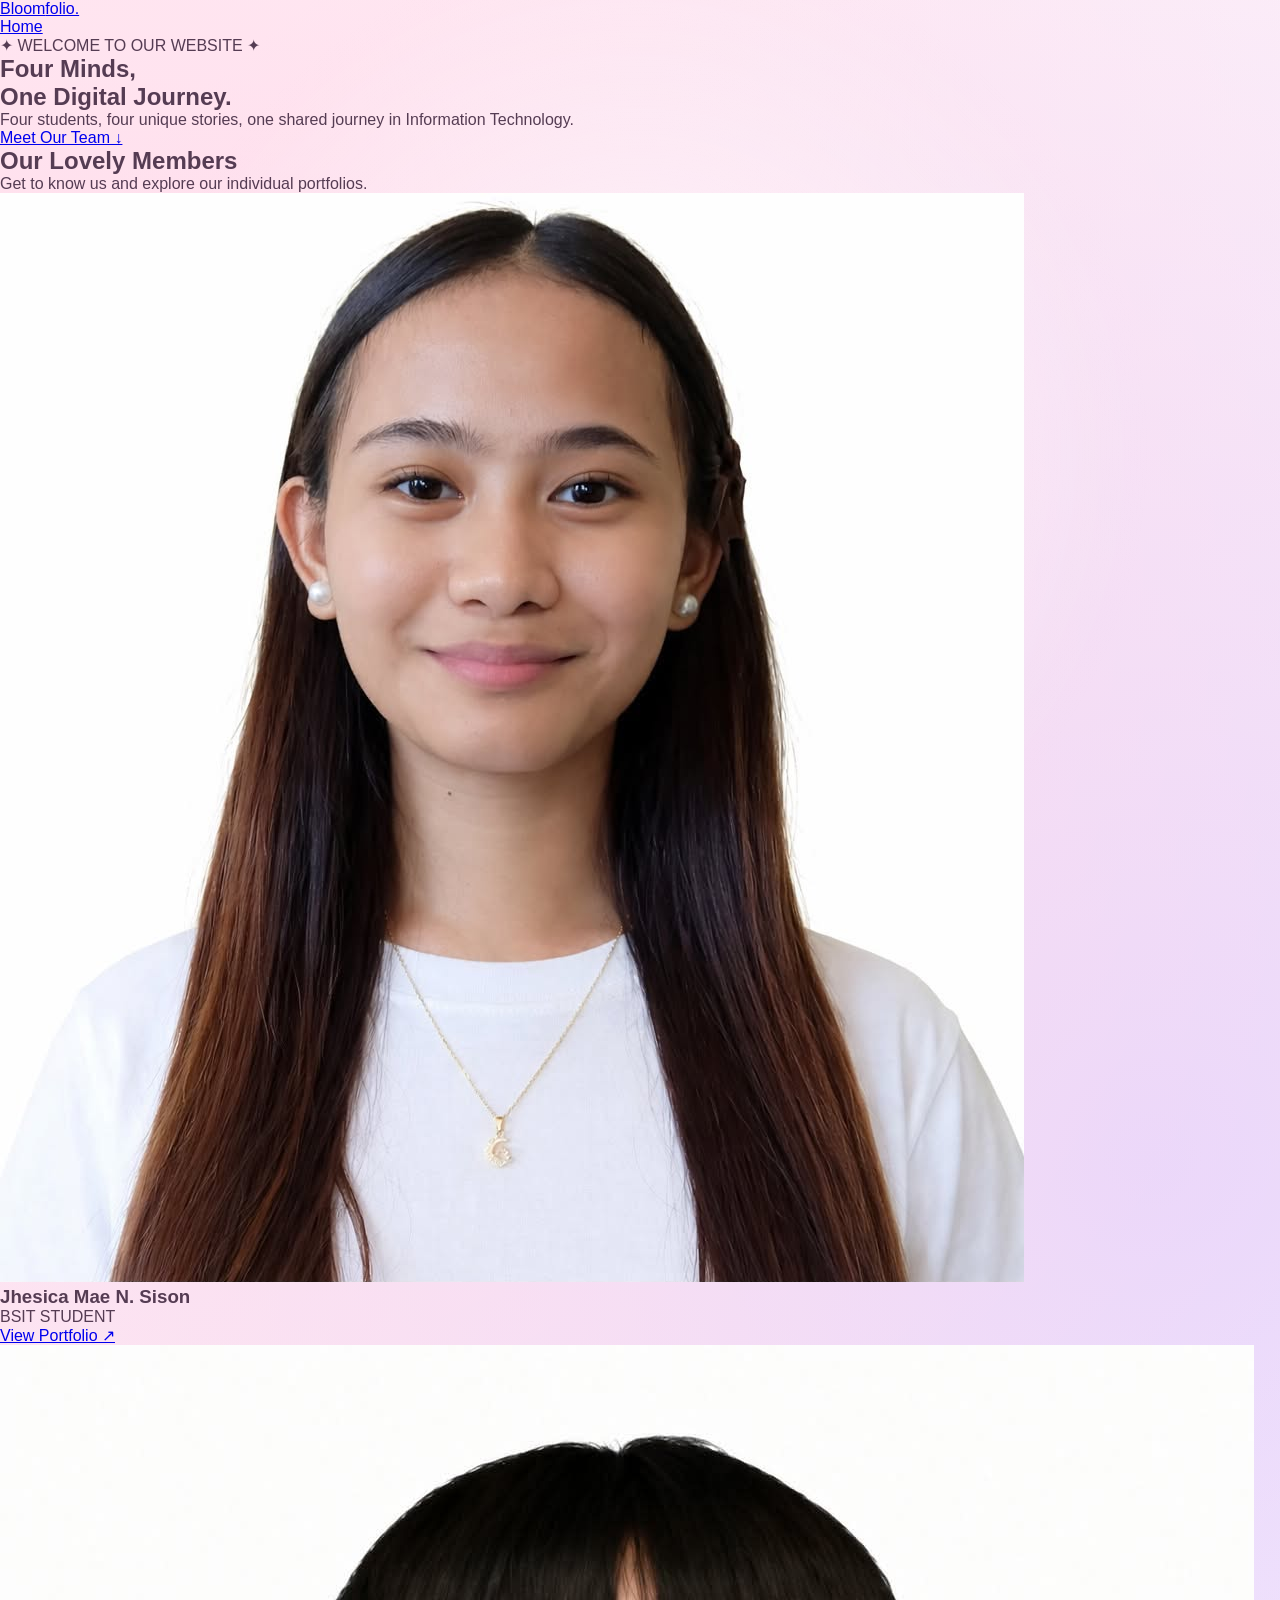
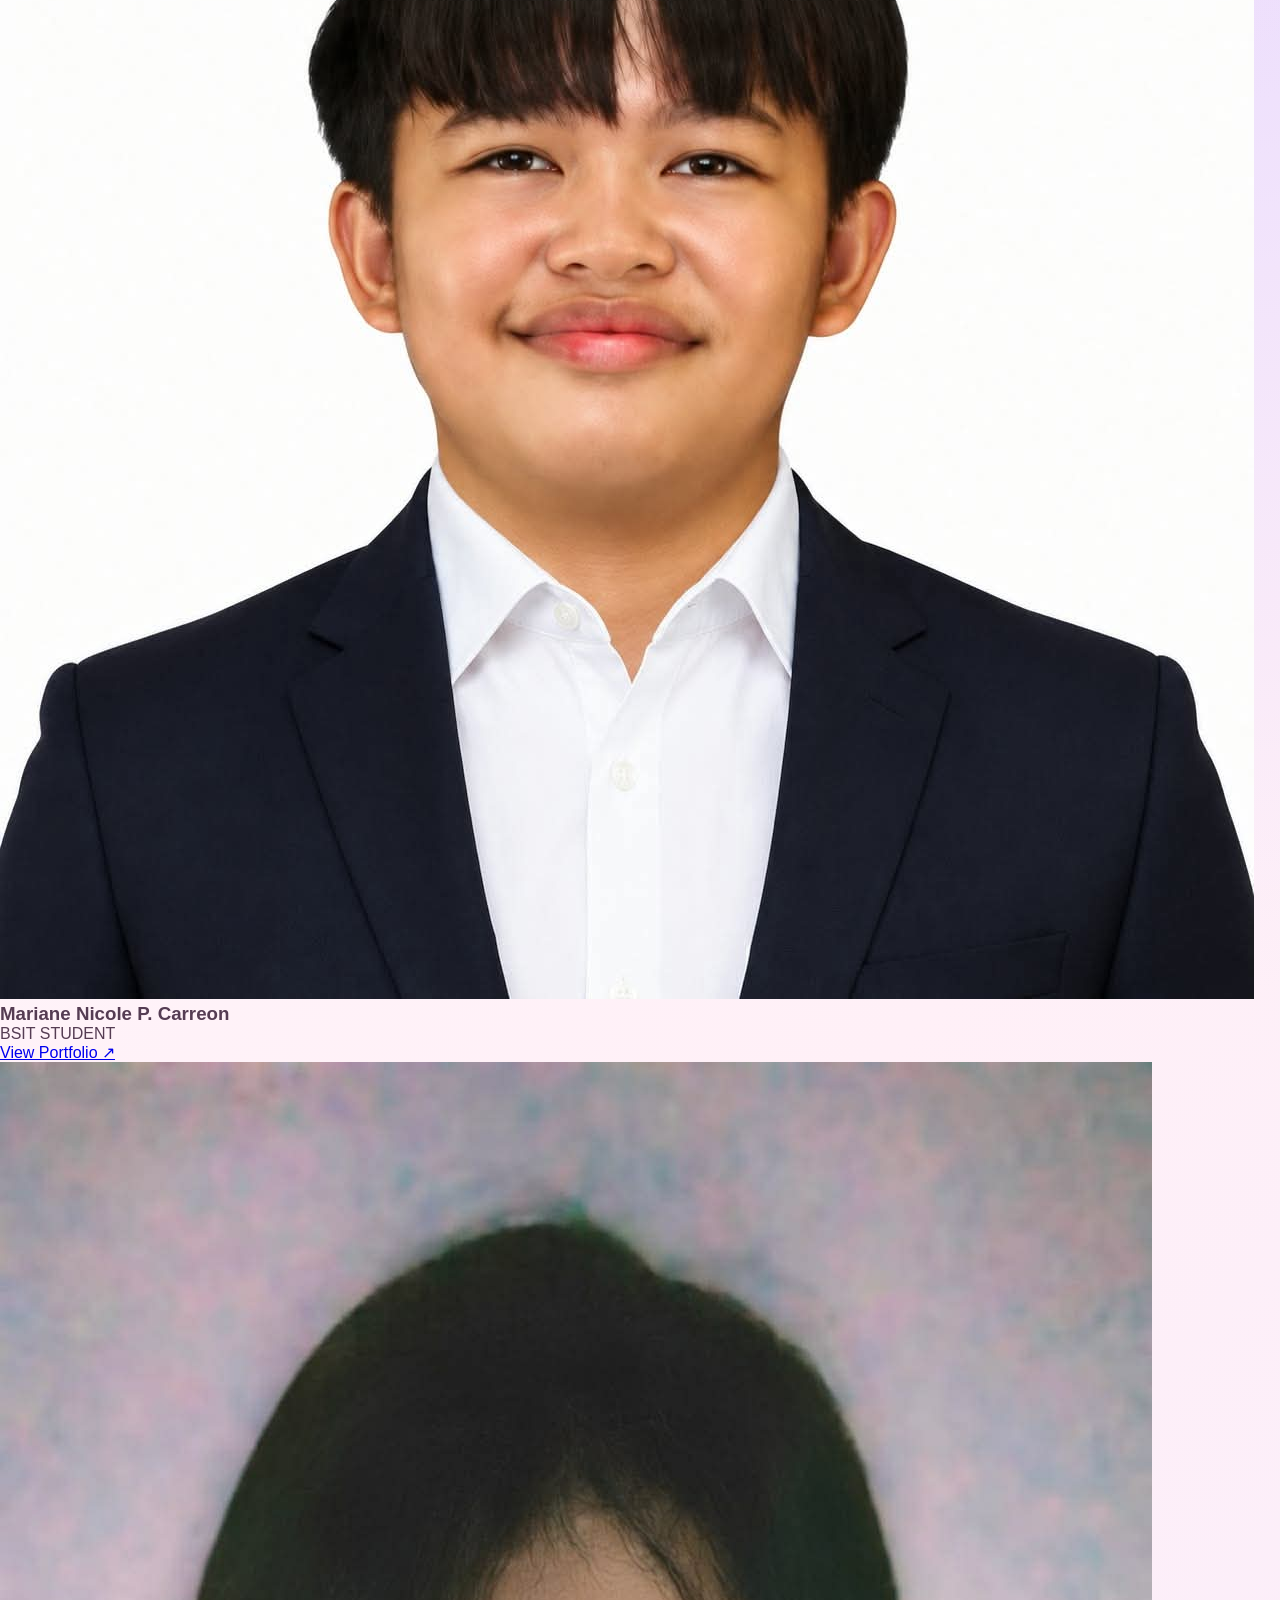
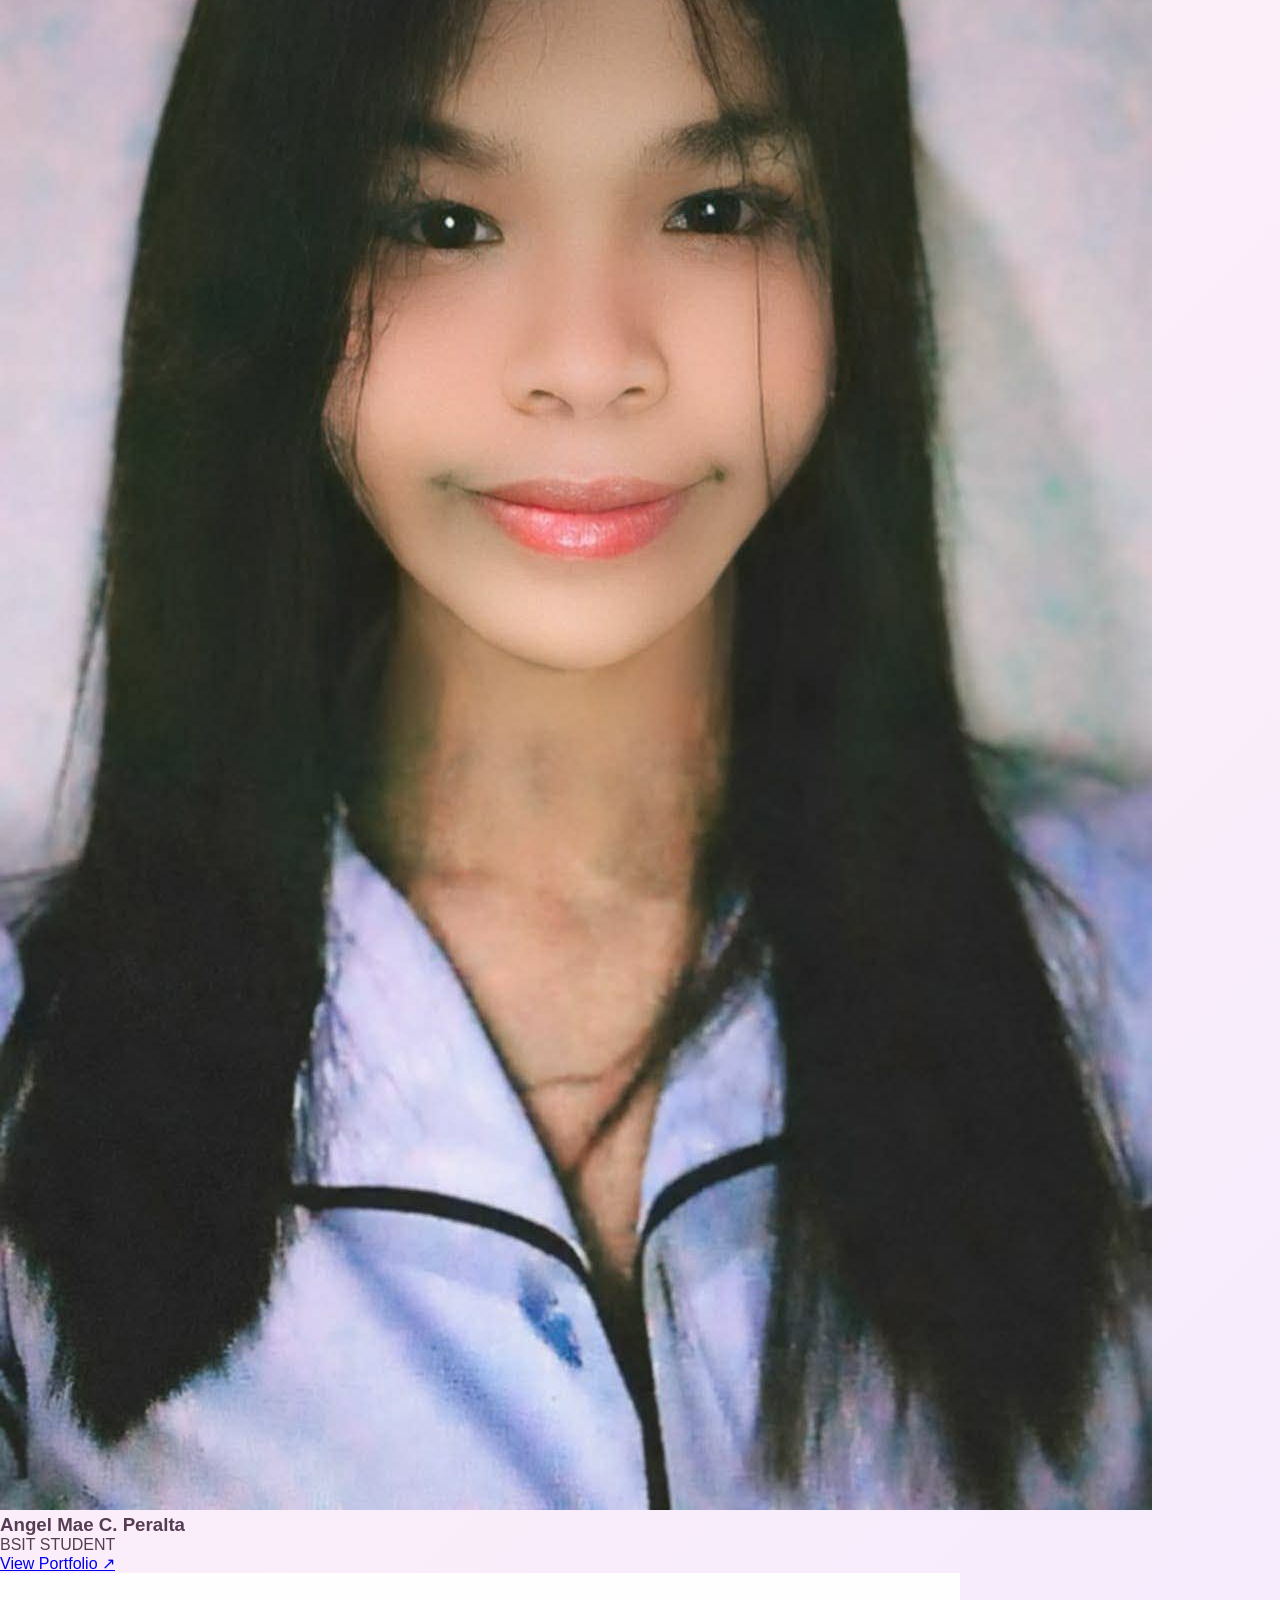
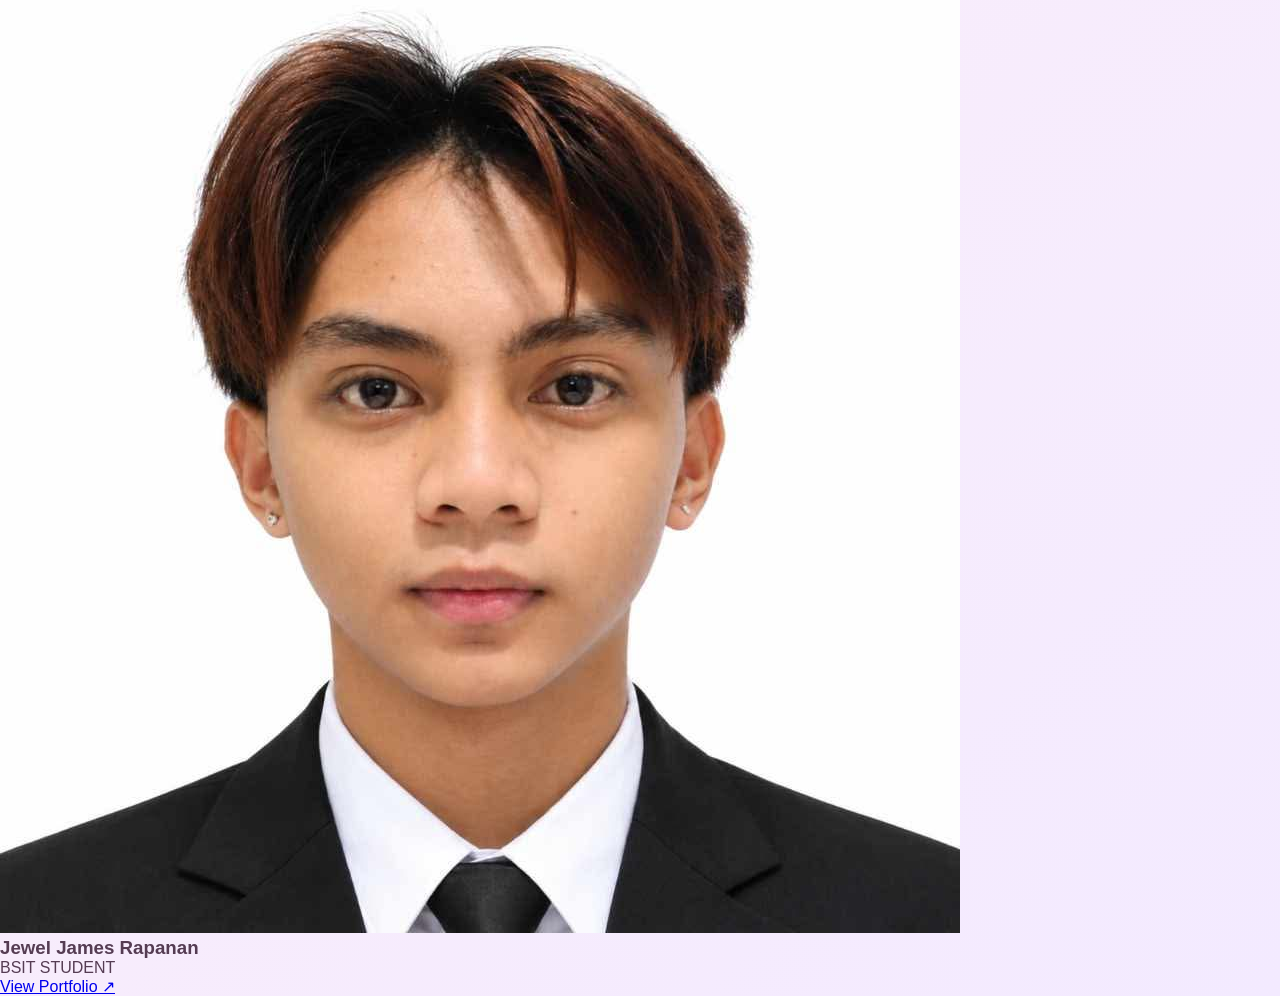
==== index.html @ 92482f09 "Update index.html" ====
<!DOCTYPE html>
<html lang="en">
<head>
    <meta charset="UTF-8">
    <meta name="viewport" content="width=device-width, initial-scale=1.0">
    <title>Bloomfolio | Group Portfolio</title>
    <link rel="stylesheet" href="style.css">
</head>
<body>

    <!-- ANIMATED BACKGROUND -->
<div class="animated-background">
    <span class="floating-shape heart">♡</span>
    <span class="floating-shape sparkle">✦</span>
    <span class="floating-shape heart">♥</span>
    <span class="floating-shape sparkle">✧</span>
    <span class="floating-shape bubble"></span>
    <span class="floating-shape heart">♡</span>
    <span class="floating-shape sparkle">✦</span>
    <span class="floating-shape bubble"></span>
    <span class="floating-shape heart">♥</span>
    <span class="floating-shape sparkle">✧</span>
    <span class="floating-shape bubble"></span>
    <span class="floating-shape heart">♡</span>
</div>

    <div class="background-glow"></div>

    <!-- HEADER -->
    <header>
        <a href="#home" class="logo">Bloom<span>folio.</span></a>

        <nav>
            <a href="#home">Home</a>
            
        </nav>
    </header>

    <!-- HERO -->
    <section class="hero" id="home">
        <p class="subtitle">✦ WELCOME TO OUR WEBSITE ✦</p>

        <h1>
            Four Minds,<br>
            <span>One Digital Journey.</span>
        </h1>

        <p class="description">
            Four students, four unique stories, one shared journey
            in Information Technology.
        </p>

        <a href="#members" class="main-btn">Meet Our Team ↓</a>
    </section>

    <!-- MEMBERS -->
    <section class="members-section" id="members">

        <div class="section-heading">
            <h2>Our <span>Lovely Members</span></h2>
            <p>Get to know us and explore our individual portfolios.</p>
        </div>

        <div class="members">

            <div class="member-card">

                <div class="avatar">
                    <img src="jhe.jfif" alt="Jhesica Mae N. Sison">
                </div>

                <h3>Jhesica Mae N. Sison</h3>
                <p class="role">BSIT STUDENT</p>

                <a href="jhesica.html" class="view-btn">
                    View Portfolio ↗
                </a>
            </div>

            <div class="member-card">
                

                <div class="avatar">
                    <img src="paul.jfif" alt="Mariane Nicole P. Carreon">
                </div>

                <h3>Mariane Nicole P. Carreon</h3>
                <p class="role">BSIT STUDENT</p>

                <a href="mariane.html" class="view-btn">
                    View Portfolio ↗
                </a>
            </div>

            <div class="member-card">
               

                <div class="avatar">
                    <img src="gel.jfif" alt="Angel Mae C. Peralta">
                </div>

                <h3>Angel Mae C. Peralta</h3>
                <p class="role">BSIT STUDENT</p>

                <a href="angel.html" class="view-btn">
                    View Portfolio ↗
                </a>
            </div>

            <div class="member-card">
                

                <div class="avatar">
                    <img src="wel.jfif" alt="Jewel James Rapanan">
                </div>

                <h3>Jewel James Rapanan</h3>
                <p class="role">BSIT STUDENT</p>

                <a href="jewel.html" class="view-btn">
                    View Portfolio ↗
                </a>
            </div>

        </div>
    </section>

  

</body>
</html>
---- style.css ----
/* =========================
   RESET AND GENERAL STYLE
========================= */

* {
    margin: 0;
    padding: 0;
    box-sizing: border-box;
}

html {
    scroll-behavior: smooth;
    scroll-padding-top: 90px;
}

body {
    font-family: "Trebuchet MS", Arial, sans-serif;
    color: #553c53;
    min-height: 100vh;
    overflow-x: hidden;
    position: relative;
    isolation: isolate;

    background:
        radial-gradient(
            circle at 10% 10%,
            #ffd9e9,
            transparent 30%
        ),
        radial-gradient(
            circle at 90% 20%,
            #e5d7ff,
            transparent 30%
        ),
        linear-gradient(
            135deg,
            #fffafd,
            #fff0f7,
            #f3eaff
        );
}

a {
    -webkit-tap-highlight-color: transparent;
}

/* =========================
   BACKGROUND GLOW
========================= */

.background-glow {
    position: fixed;
    inset: 0;
    z-index: -2;
    pointer-events: none;

    background:
        radial-gradient(
            circle at 50% 50%,
            rgba(255, 255, 255, 0.65),
            transparent 65%
        );

    animation: glowPulse 7s ease-in-out infinite alternate;
}

/* =========================
   ANIMATED BACKGROUND
========================= */

.animated-background {
    position: fixed;
    inset: 0;
    width: 100%;
    height: 100vh;
    overflow: hidden;
    pointer-events: none;
    z-index: -1;
}

.floating-shape {
    position: absolute;
    bottom: -80px;
    display: block;
    opacity: 0;

    animation: floatAround 14s linear infinite;
}

/* Floating hearts */

.heart {
    color: #d88cbd;
    font-size: 30px;
    text-shadow: 0 0 15px #edc5e6;
}

/* Floating sparkles */

.sparkle {
    color: #a68bd5;
    font-size: 27px;
    text-shadow: 0 0 15px #d9c5ff;

    animation-name: sparkleFloat;
}

/* Glowing bubbles */

.bubble {
    width: 35px;
    height: 35px;

    border: 2px solid rgba(205, 151, 209, 0.45);
    border-radius: 50%;

    background: rgba(255, 255, 255, 0.12);

    box-shadow:
        0 0 20px rgba(205, 151, 209, 0.2);
}

/* Floating object positions */

.floating-shape:nth-child(1) {
    left: 5%;
    animation-delay: 0s;
}

.floating-shape:nth-child(2) {
    left: 15%;
    animation-delay: 3s;
    animation-duration: 11s;
}

.floating-shape:nth-child(3) {
    left: 27%;
    animation-delay: 6s;
    animation-duration: 16s;
}

.floating-shape:nth-child(4) {
    left: 38%;
    animation-delay: 1s;
}

.floating-shape:nth-child(5) {
    left: 48%;
    animation-delay: 5s;
    animation-duration: 17s;
}

.floating-shape:nth-child(6) {
    left: 58%;
    animation-delay: 8s;
}

.floating-shape:nth-child(7) {
    left: 68%;
    animation-delay: 2s;
    animation-duration: 12s;
}

.floating-shape:nth-child(😎 {
    left: 76%;
    animation-delay: 7s;
}

.floating-shape:nth-child(9) {
    left: 85%;
    animation-delay: 4s;
    animation-duration: 15s;
}

.floating-shape:nth-child(10) {
    left: 93%;
    animation-delay: 9s;
}

.floating-shape:nth-child(11) {
    left: 43%;
    animation-delay: 10s;
}

.floating-shape:nth-child(12) {
    left: 62%;
    animation-delay: 12s;
}

/* =========================
   HEADER
========================= */

header {
    width: 100%;
    padding: 22px 8%;

    display: flex;
    align-items: center;
    justify-content: space-between;

    position: sticky;
    top: 0;
    z-index: 100;

    background: rgba(255, 250, 253, 0.85);
    backdrop-filter: blur(15px);
    -webkit-backdrop-filter: blur(15px);

    border-bottom: 1px solid rgba(198, 145, 190, 0.2);

    animation: slideDown 0.9s ease both;
}

.logo,
.footer-logo {
    font-size: 27px;
    font-weight: bold;
    text-decoration: none;
    color: #624361;

    transition: 0.3s;
}

.logo span,
.footer-logo span {
    color: #cb79ae;
}

.logo:hover,
.footer-logo:hover {
    text-shadow: 0 0 15px rgba(203, 121, 174, 0.35);
}

.header-label {
    color: #a67b9f;
    font-size: 10px;
    font-weight: bold;
    letter-spacing: 3px;

    animation: fadeIn 1.3s ease both;
}

/* =========================
   HERO SECTION
========================= */

.hero {
    min-height: 430px;
    padding: 80px 20px 50px;

    text-align: center;
    position: relative;
}

/* Subtitle animation */

.subtitle {
    color: #bd79a9;
    font-size: 11px;
    font-weight: bold;
    letter-spacing: 4px;
    margin-bottom: 22px;

    animation: fadeUp 0.9s ease 0.2s both;
}

/* Main heading animation */

.hero h1 {
    color: #4e374f;
    font-size: clamp(38px, 5vw, 62px);
    line-height: 1.2;
    margin-bottom: 20px;

    animation: fadeUp 1s ease 0.4s both;
}

/* Moving gradient text */

.hero h1 span {
    background: linear-gradient(
        90deg,
        #d88ab9,
        #a28ad2,
        #f1a9cf,
        #d88ab9
    );

    background-size: 300% 100%;

    -webkit-background-clip: text;
    background-clip: text;
    -webkit-text-fill-color: transparent;

    animation: shine 6s linear infinite;
}

/* Description */

.description {
    max-width: 550px;
    margin: 0 auto 28px;

    color: #7f6a7e;
    font-size: 15px;
    line-height: 1.8;

    animation: fadeUp 1s ease 0.6s both;
}

/* Main button */

.main-btn {
    display: inline-block;
    padding: 14px 27px;

    border: 1px solid rgba(255, 255, 255, 0.65);
    border-radius: 30px;

    text-decoration: none;
    font-size: 13px;
    font-weight: bold;
    letter-spacing: 0.5px;

    color: white;

    background: linear-gradient(
        135deg,
        #d68bb9,
        #a58ad1,
        #d68bb9
    );

    background-size: 200% 200%;

    box-shadow:
        0 8px 20px rgba(176, 123, 178, 0.25);

    transition:
        transform 0.35s ease,
        box-shadow 0.35s ease;

    animation:
        fadeUp 1s ease 0.8s both,
        buttonGradient 5s ease infinite;
}

.main-btn:hover {
    transform: translateY(-5px) scale(1.04);

    box-shadow:
        0 14px 30px rgba(176, 123, 178, 0.4);
}

.arrow {
    display: inline-block;
    margin-left: 5px;

    animation: arrowBounce 1.5s ease-in-out infinite;
}

/* Decorative symbols */

.hero-decoration {
    display: flex;
    justify-content: center;
    align-items: center;
    gap: 20px;

    margin-top: 32px;

    color: #c993c0;
    font-size: 18px;

    animation: fadeIn 1.5s ease 1s both;
}

.hero-decoration span:nth-child(1) {
    animation: twinkle 2s ease-in-out infinite;
}

.hero-decoration span:nth-child(2) {
    font-size: 25px;
    animation: heartBeat 2.2s ease-in-out infinite;
}

.hero-decoration span:nth-child(3) {
    animation: twinkle 2s ease-in-out 0.8s infinite;
}

/* =========================
   MEMBERS SECTION
========================= */

.members-section {
    padding: 55px 6% 75px;
}

.section-heading {
    text-align: center;
    margin-bottom: 38px;

    animation: fadeUp 0.9s ease both;
}

.eyebrow {
    color: #bd78a8;
    font-size: 10px;
    font-weight: bold;
    letter-spacing: 3px;
    margin-bottom: 14px;
}

.section-heading h2 {
    font-size: clamp(30px, 4vw, 40px);
    color: #503951;
    margin-bottom: 12px;
}

.section-heading h2 span {
    color: #bd78ad;
}

.section-heading > p:last-child {
    font-size: 14px;
    color: #826e83;
    line-height: 1.7;
}

/* =========================
   MEMBER CARD GRID
========================= */

.members {
    max-width: 1100px;
    margin: auto;

    display: grid;
    grid-template-columns: repeat(4, minmax(0, 1fr));
    gap: 18px;
}

/* Individual member card */

.member-card {
    position: relative;
    text-align: center;

    min-width: 0;
    padding: 30px 14px 27px;

    border: 1px solid #e2c7df;
    border-radius: 20px;

    background: rgba(255, 255, 255, 0.68);

    backdrop-filter: blur(10px);
    -webkit-backdrop-filter: blur(10px);

    box-shadow:
        0 8px 25px rgba(125, 78, 128, 0.07);

    overflow: hidden;

    opacity: 0;
    animation: cardAppear 0.8s ease forwards;

    transition:
        transform 0.4s ease,
        border-color 0.4s ease,
        box-shadow 0.4s ease;
}

/* Staggered entrance */

.member-card:nth-child(1) {
    animation-delay: 0.15s;
}

.member-card:nth-child(2) {
    animation-delay: 0.3s;
}

.member-card:nth-child(3) {
    animation-delay: 0.45s;
}

.member-card:nth-child(4) {
    animation-delay: 0.6s;
}

/* Soft light effect inside cards */

.member-card::before {
    content: "";
    position: absolute;

    top: -100%;
    left: -60%;

    width: 45%;
    height: 300%;

    background: rgba(255, 255, 255, 0.35);

    transform: rotate(25deg);
    transition: left 0.7s ease;

    pointer-events: none;
}

.member-card:hover::before {
    left: 130%;
}

.member-card:hover {
    transform: translateY(-10px);

    border-color: #c78fbd;

    box-shadow:
        0 18px 38px rgba(145, 91, 145, 0.18);
}

/* Member number */

.member-number {
    position: absolute;
    top: 14px;
    right: 16px;

    color: #b18bb2;
    font-size: 11px;
    font-weight: bold;

    opacity: 0.8;
}

/* =========================
   MEMBER AVATAR
========================= */

.avatar {
    width: 88px;
    height: 88px;

    padding: 3px;
    margin: 0 auto 18px;

    border-radius: 50%;

    background: linear-gradient(
        135deg,
        #e8b7d9,
        #bba4e8,
        #f5d4e9,
        #d88cbd
    );

    background-size: 250% 250%;

    box-shadow:
        0 0 18px rgba(188, 130, 184, 0.2);

    animation: avatarGlow 5s ease infinite;

    transition:
        transform 0.4s ease,
        box-shadow 0.4s ease;
}

.avatar img {
    width: 100%;
    height: 100%;

    display: block;
    object-fit: cover;

    border: 3px solid white;
    border-radius: 50%;

    transition: transform 0.5s ease;
}

.member-card:hover .avatar {
    transform: scale(1.1) rotate(3deg);

    box-shadow:
        0 0 25px rgba(188, 130, 184, 0.45);
}

.member-card:hover .avatar img {
    transform: scale(1.04);
}

/* Member name */

.member-card h3 {
    min-height: 43px;
    margin-bottom: 10px;

    color: #563f56;
    font-size: 14px;
    line-height: 1.5;

    overflow-wrap: anywhere;
}

/* Member role */

.role {
    min-height: 28px;
    margin-bottom: 15px;

    color: #b77eaa;
    font-size: 9px;
    font-weight: bold;
    letter-spacing: 1.5px;
    line-height: 1.6;
}

/* =========================
   VIEW PORTFOLIO BUTTON
========================= */

.view-btn {
    position: relative;
    z-index: 2;

    display: inline-block;
    padding: 11px 14px;

    border: 1px solid rgba(255, 255, 255, 0.4);
    border-radius: 10px;

    color: white;

    background: linear-gradient(
        135deg,
        #d58cba,
        #a48ad2
    );

    text-decoration: none;
    font-size: 11px;
    font-weight: bold;

    box-shadow:
        0 5px 14px rgba(170, 113, 172, 0.15);

    transition:
        transform 0.3s ease,
        box-shadow 0.3s ease,
        background 0.3s ease;
}

.view-btn span {
    display: inline-block;
    transition: transform 0.3s ease;
}

.view-btn:hover {
    transform: translateY(-4px);

    box-shadow:
        0 10px 20px rgba(170, 113, 172, 0.3);
}

.view-btn:hover span {
    transform: translate(3px, -3px);
}

/* Keyboard accessibility */

.view-btn:focus-visible,
.main-btn:focus-visible,
.logo:focus-visible {
    outline: 3px solid #a58ad1;
    outline-offset: 4px;
}

/* =========================
   TEAM MESSAGE
========================= */

.team-message {
    display: flex;
    justify-content: center;
    align-items: center;
    gap: 13px;

    margin: 48px auto 0;

    color: #896b89;
    font-size: 14px;
    font-style: italic;
    letter-spacing: 1px;

    animation: fadeIn 1.2s ease both;
}

.message-icon {
    color: #d88cbd;
    font-size: 23px;

    animation: heartBeat 2s ease-in-out infinite;
}

.message-line {
    width: 35px;
    height: 1px;

    background: linear-gradient(
        90deg,
        #d88cbd,
        transparent
    );
}

/* =========================
   FOOTER
========================= */

footer {
    padding: 32px 20px;
    text-align: center;

    background: rgba(255, 255, 255, 0.55);

    border-top: 1px solid #ead8e8;
}

.footer-logo {
    display: inline-block;
    font-size: 23px;
}

footer p {
    margin-top: 10px;

    color: #826e83;
    font-size: 13px;
    line-height: 1.7;
}

footer .copyright {
    margin-top: 18px;

    color: #a18ca1;
    font-size: 11px;
}

/* =========================
   ANIMATIONS
========================= */

/* Header enters from the top */

@keyframes slideDown {
    from {
        opacity: 0;
        transform: translateY(-25px);
    }

    to {
        opacity: 1;
        transform: translateY(0);
    }
}

/* Text fades in and moves upward */

@keyframes fadeUp {
    from {
        opacity: 0;
        transform: translateY(25px);
    }

    to {
        opacity: 1;
        transform: translateY(0);
    }
}

/* Basic fade-in */

@keyframes fadeIn {
    from {
        opacity: 0;
    }

    to {
        opacity: 1;
    }
}

/* Member cards appear */

@keyframes cardAppear {
    from {
        opacity: 0;
        transform: translateY(35px) scale(0.97);
    }

    to {
        opacity: 1;
        transform: translateY(0) scale(1);
    }
}

/* Moving title gradient */

@keyframes shine {
    from {
        background-position: 0% 50%;
    }

    to {
        background-position: 300% 50%;
    }
}

/* Moving button gradient */

@keyframes buttonGradient {
    0%, 100% {
        background-position: 0% 50%;
    }

    50% {
        background-position: 100% 50%;
    }
}

/* Gentle glow */

@keyframes glowPulse {
    from {
        opacity: 0.45;
        transform: scale(1);
    }

    to {
        opacity: 1;
        transform: scale(1.08);
    }
}

/* Avatar gradient movement */

@keyframes avatarGlow {
    0%, 100% {
        background-position: 0% 50%;
    }

    50% {
        background-position: 100% 50%;
    }
}

/* Floating hearts and bubbles */

@keyframes floatAround {
    0% {
        transform: translateY(0) translateX(0) rotate(0deg);
        opacity: 0;
    }

    10% {
        opacity: 0.65;
    }

    50% {
        transform: translateY(-50vh) translateX(35px) rotate(180deg);
        opacity: 0.8;
    }

    90% {
        opacity: 0.5;
    }

    100% {
        transform: translateY(-115vh) translateX(-25px) rotate(360deg);
        opacity: 0;
    }
}

/* Sparkles float and glow */

@keyframes sparkleFloat {
    0% {
        transform: translateY(0) rotate(0deg) scale(0.7);
        opacity: 0;
    }

    25% {
        opacity: 0.8;
    }

    50% {
        transform: translateY(-50vh) rotate(180deg) scale(1.3);
        opacity: 1;
    }

    100% {
        transform: translateY(-115vh) rotate(360deg) scale(0.6);
        opacity: 0;
    }
}

/* Bouncing arrow */

@keyframes arrowBounce {
    0%, 100% {
        transform: translateY(0);
    }

    50% {
        transform: translateY(4px);
    }
}

/* Twinkling stars */

@keyframes twinkle {
    0%, 100% {
        opacity: 0.5;
        transform: scale(0.8);
    }

    50% {
        opacity: 1;
        transform: scale(1.25);
    }
}

/* Heartbeat effect */

@keyframes heartBeat {
    0%, 100% {
        transform: scale(1);
    }

    15% {
        transform: scale(1.2);
    }

    30% {
        transform: scale(1);
    }

    45% {
        transform: scale(1.15);
    }
}

/* =========================
   TABLET RESPONSIVE
========================= */

@media (max-width: 950px) {
    header {
        padding: 20px 6%;
    }

    .members-section {
        padding-right: 5%;
        padding-left: 5%;
    }

    .members {
        grid-template-columns: repeat(2, minmax(0, 1fr));
        max-width: 650px;
        gap: 22px;
    }

    .member-card {
        padding: 30px 20px;
    }

    .member-card h3 {
        font-size: 15px;
    }

    .role {
        font-size: 10px;
    }
}

/* =========================
   MOBILE RESPONSIVE
========================= */

@media (max-width: 550px) {
    header {
        padding: 18px 5%;
        flex-direction: column;
        gap: 8px;
    }

    .logo {
        font-size: 25px;
    }

    .header-label {
        font-size: 9px;
        letter-spacing: 2px;
    }

    .hero {
        min-height: auto;
        padding: 65px 20px 45px;
    }

    .subtitle {
        font-size: 9px;
        letter-spacing: 2.5px;
        line-height: 1.8;
    }

    .hero h1 {
        font-size: clamp(32px, 8vw, 42px);
    }

    .description {
        font-size: 14px;
        max-width: 360px;
    }

    .main-btn {
        padding: 13px 23px;
    }

    .members-section {
        padding: 45px 5% 60px;
    }

    .section-heading {
        margin-bottom: 30px;
    }

    .eyebrow {
        font-size: 9px;
        letter-spacing: 2px;
        line-height: 1.8;
    }

    .section-heading h2 {
        font-size: 31px;
    }

    .section-heading > p:last-child {
        font-size: 13px;
    }

    .members {
        grid-template-columns: 1fr;
        max-width: 340px;
        gap: 20px;
    }

    .member-card {
        padding: 30px 22px;
    }

    .avatar {
        width: 95px;
        height: 95px;
    }

    .member-card h3 {
        min-height: auto;
        font-size: 16px;
    }

    .role {
        min-height: auto;
        font-size: 10px;
    }

    .view-btn {
        padding: 12px 17px;
        font-size: 12px;
    }

    .team-message {
        gap: 8px;
        font-size: 12px;
        text-align: center;
    }

    .message-line {
        width: 20px;
    }

    footer {
        padding: 28px 18px;
    }

    footer p {
        font-size: 12px;
    }
}

/* =========================
   SMALL MOBILE
========================= */

@media (max-width: 350px) {
    .hero h1 {
        font-size: 30px;
    }

    .main-btn {
        font-size: 12px;
        padding: 12px 18px;
    }

    .member-card {
        padding: 27px 15px;
    }

    .team-message {
        font-size: 11px;
    }
}

/* =========================
   REDUCED MOTION ACCESSIBILITY
========================= */

@media (prefers-reduced-motion: reduce) {
    html {
        scroll-behavior: auto;
    }

    *,
    *::before,
    *::after {
        animation-duration: 0.01ms !important;
        animation-iteration-count: 1 !important;
        transition-duration: 0.01ms !important;
    }

    .floating-shape {
        display: none;
    }
}
/* =========================
   RESET
========================= */

* {
    margin: 0;
    padding: 0;
    box-sizing: border-box;
}

html {
    scroll-behavior: smooth;
    scroll-padding-top: 90px;
}

body {
    font-family: "Trebuchet MS", Arial, sans-serif;
    color: #553c53;
    min-height: 100vh;
    overflow-x: hidden;

    background:
        radial-gradient(
            circle at 10% 10%,
            #ffd9e9,
            transparent 30%
        ),
        radial-gradient(
            circle at 90% 20%,
            #e5d7ff,
            transparent 30%
        ),
        linear-gradient(
            135deg,
            #fffafd,
            #fff0f7,
            #f3eaff
        );
}

/* =========================
   BACKGROUND GLOW
========================= */

.background-glow {
    position: fixed;
    inset: 0;
    z-index: -1;
    pointer-events: none;

    background:
        radial-gradient(
            circle at 50% 50%,
            rgba(255, 255, 255, 0.7),
            transparent 65%
        );
}

/* =========================
   HEADER
========================= */

header {
    width: 100%;
    padding: 22px 8%;

    display: flex;
    align-items: center;
    justify-content: space-between;

    position: sticky;
    top: 0;
    z-index: 100;

    background: rgba(255, 250, 253, 0.85);
    backdrop-filter: blur(15px);

    border-bottom: 1px solid rgba(198, 145, 190, 0.2);
}

.logo {
    font-size: 27px;
    font-weight: bold;
    text-decoration: none;
    color: #624361;
}

.logo span,
footer h3 span {
    color: #cb79ae;
}

nav {
    display: flex;
    gap: 28px;
}

nav a {
    text-decoration: none;
    color: #694f68;
    font-size: 14px;
    font-weight: bold;
    transition: 0.3s;
}

nav a:hover {
    color: #c16eaa;
}

/* =========================
   HERO
========================= */

.hero {
    min-height: 390px;
    padding: 75px 20px 55px;

    text-align: center;
}

.subtitle {
    color: #bd79a9;
    font-size: 11px;
    font-weight: bold;
    letter-spacing: 4px;
    margin-bottom: 22px;
}

.hero h1 {
    color: #4e374f;
    font-size: clamp(38px, 5vw, 62px);
    line-height: 1.2;
    margin-bottom: 20px;
}

.hero h1 span {
    background: linear-gradient(
        90deg,
        #d88ab9,
        #a28ad2,
        #d88ab9
    );

    background-size: 200%;
    -webkit-background-clip: text;
    -webkit-text-fill-color: transparent;

    animation: shine 5s linear infinite;
}

.description {
    max-width: 550px;
    margin: 0 auto 25px;

    color: #7f6a7e;
    font-size: 15px;
    line-height: 1.8;
}

.main-btn {
    display: inline-block;
    padding: 13px 25px;

    border-radius: 30px;
    text-decoration: none;
    font-size: 13px;
    font-weight: bold;

    color: white;
    background: linear-gradient(
        135deg,
        #d68bb9,
        #a58ad1
    );

    box-shadow: 0 8px 20px rgba(176, 123, 178, 0.25);
    transition: 0.3s;
}

.main-btn:hover {
    transform: translateY(-4px);
    box-shadow: 0 12px 28px rgba(176, 123, 178, 0.35);
}

/* =========================
   MEMBERS SECTION
========================= */

.members-section {
    padding: 55px 6% 100px;
}

.section-heading {
    text-align: center;
    margin-bottom: 35px;
}

.eyebrow {
    color: #bd78a8;
    font-size: 11px;
    font-weight: bold;
    letter-spacing: 4px;
    margin-bottom: 12px;
}

.section-heading h2,
.about-section h2 {
    font-size: clamp(30px, 4vw, 40px);
    color: #503951;
    margin-bottom: 12px;
}

.section-heading h2 span,
.about-section h2 span {
    color: #bd78ad;
}

.section-heading > p:last-child {
    font-size: 14px;
    color: #826e83;
    line-height: 1.7;
}

/* =========================
   FOUR MEMBER CARDS
========================= */

.members {
    max-width: 1100px;
    margin: auto;

    display: grid;
    grid-template-columns: repeat(4, minmax(0, 1fr));
    gap: 16px;
}

.member-card {
    position: relative;
    text-align: center;

    padding: 28px 14px 25px;
    min-width: 0;

    border: 1px solid #e2c7df;
    border-radius: 17px;

    background: rgba(255, 255, 255, 0.65);
    backdrop-filter: blur(10px);

    box-shadow: 0 8px 25px rgba(125, 78, 128, 0.07);

    transition: 0.35s ease;
}

.member-card:hover {
    transform: translateY(-8px);

    border-color: #c78fbd;

    box-shadow: 0 16px 35px rgba(145, 91, 145, 0.16);
}

.number {
    position: absolute;
    top: 13px;
    right: 14px;

    color: #b18bb2;
    font-size: 11px;
    font-weight: bold;
}

.avatar {
    width: 78px;
    height: 78px;

    padding: 3px;
    margin: 0 auto 17px;

    border-radius: 50%;

    background: linear-gradient(
        135deg,
        #e8b7d9,
        #bba4e8,
        #f5d4e9
    );

    box-shadow: 0 0 18px rgba(188, 130, 184, 0.2);

    transition: 0.35s;
}

.member-card:hover .avatar {
    transform: scale(1.08);
}

.avatar img {
    width: 100%;
    height: 100%;

    display: block;
    object-fit: cover;

    border: 3px solid white;
    border-radius: 50%;
}

.member-card h3 {
    min-height: 43px;
    margin-bottom: 8px;

    color: #563f56;
    font-size: 14px;
    line-height: 1.5;

    overflow-wrap: anywhere;
}

.role {
    margin-bottom: 18px;

    color: #b77eaa;
    font-size: 9px;
    font-weight: bold;
    letter-spacing: 2px;
}

.view-btn {
    display: inline-block;
    padding: 11px 14px;

    border-radius: 8px;

    color: white;
    background: linear-gradient(
        135deg,
        #d58cba,
        #a48ad2
    );

    text-decoration: none;
    font-size: 11px;
    font-weight: bold;

    transition: 0.3s;
}

.view-btn:hover {
    transform: translateY(-3px);
    box-shadow: 0 8px 18px rgba(170, 113, 172, 0.3);
}

/* ABOUT SECTION */
.about-content {
    display: flex;
    flex-direction: column;
    gap: 35px;
    width: 100%;
}

/* INTRODUCTION ON TOP */
.about-text {
    width: 100%;
    padding: 30px;
    background: rgba(255, 255, 255, 0.75);
    border: 1px solid rgba(214, 51, 132, 0.15);
    border-radius: 22px;
    box-shadow: 0 10px 30px rgba(90, 22, 64, 0.07);
}

.about-text h2 {
    color: #d63384;
    font-size: 28px;
    margin-bottom: 20px;
}

.about-text p {
    color: #755267;
    line-height: 1.9;
    font-size: 15px;
    margin-bottom: 15px;
}

.about-text strong {
    color: #a82d79;
}

/* PERSONAL INFORMATION BELOW */
.personal-information {
    width: 100%;
}

.personal-title {
    color: #d63384;
    font-size: 25px;
    margin-bottom: 22px;
}

/* TWO EQUAL COLUMNS */
.personal-grid {
    display: grid;
    grid-template-columns: repeat(2, minmax(0, 1fr));
    gap: 18px;
    align-items: stretch;
}

.personal-grid .info-box {
    display: flex;
    align-items: center;
    gap: 15px;
    padding: 20px;
    min-width: 0;
    min-height: 105px;
    height: 100%;
    background: rgba(255, 255, 255, 0.82);
    border: 1px solid rgba(214, 51, 132, 0.15);
    border-radius: 18px;
    box-shadow: 0 8px 25px rgba(90, 22, 64, 0.06);
    transition: transform 0.3s, box-shadow 0.3s;
}

.personal-grid .info-box:hover {
    transform: translateY(-5px);
    box-shadow: 0 12px 28px rgba(214, 51, 132, 0.15);
}

.info-icon {
    flex-shrink: 0;
    width: 48px;
    height: 48px;
    display: flex;
    align-items: center;
    justify-content: center;
    background: linear-gradient(135deg, #ffe0ef, #f2ddff);
    border-radius: 14px;
    font-size: 23px;
}

.info-box h3 {
    color: #5a1640;
    font-size: 15px;
    margin-bottom: 5px;
}

.info-box p {
    color: #86647b;
    font-size: 14px;
    overflow-wrap: anywhere;
}

/* MOBILE RESPONSIVE */
@media (max-width: 500px) {
    .about-text {
        padding: 22px;
    }

    .about-text h2 {
        font-size: 23px;
    }

    .personal-grid {
        grid-template-columns: repeat(2, minmax(0, 1fr));
        gap: 10px;
    }

    .personal-grid .info-box {
        padding: 12px;
        gap: 9px;
        min-height: 90px;
    }

    .info-icon {
        width: 35px;
        height: 35px;
        font-size: 18px;
    }

    .info-box h3 {
        font-size: 13px;
    }

    .info-box p {
        font-size: 12px;
    }
}

@media (max-width: 350px) {
    .personal-grid {
        grid-template-columns: 1fr;
    }
}



/* =========================
   FOOTER
========================= */

footer {
    padding: 30px 20px;
    text-align: center;

    background: rgba(255, 255, 255, 0.55);
    border-top: 1px solid #ead8e8;
}

footer h3 {
    color: #674967;
    font-size: 23px;
}

footer p {
    margin-top: 10px;
    color: #826e83;
    font-size: 13px;
}

footer .copyright {
    margin-top: 18px;
    color: #a18ca1;
    font-size: 11px;
}

/* =========================
   ANIMATIONS
========================= */

@keyframes shine {
    from {
        background-position: 0%;
    }

    to {
        background-position: 200%;
    }
}



/* =========================
   RESPONSIVE
========================= */

@media (max-width: 850px) {
    .members {
        grid-template-columns: repeat(2, minmax(0, 1fr));
        max-width: 600px;
        gap: 20px;
    }

    .member-card {
        padding: 30px 20px;
    }

    .member-card h3 {
        font-size: 15px;
    }
}

@media (max-width: 550px) {
    header {
        padding: 18px 5%;
        flex-direction: column;
        gap: 16px;
    }

    nav {
        gap: 20px;
    }

    nav a {
        font-size: 12px;
    }

    .hero {
        padding-top: 60px;
    }

    .hero h1 {
        font-size: 36px;
    }

    .members-section {
        padding: 45px 5% 70px;
    }

    .members {
        grid-template-columns: 1fr;
        max-width: 330px;
    }

    .member-card {
        padding: 30px 22px;
    }

    .avatar {
        width: 90px;
        height: 90px;
    }

    .member-card h3 {
        font-size: 16px;
        min-height: auto;
    }

    .about-section {
        padding: 35px 22px;
    }
}

/* ==============================
   MOVING BACKGROUND EFFECTS
============================== */

body {
    position: relative;
    isolation: isolate;
}

.animated-background {
    position: fixed;
    inset: 0;
    width: 100%;
    height: 100vh;
    overflow: hidden;
    pointer-events: none;
    z-index: -1;
}

/* Floating hearts and sparkles */

.floating-shape {
    position: absolute;
    bottom: -80px;
    display: block;
    opacity: 0;
    animation: floatAround 14s linear infinite;
}

/* Hearts */

.heart {
    color: #d88cbd;
    font-size: 30px;
    text-shadow: 0 0 15px #edc5e6;
}

/* Sparkles */

.sparkle {
    color: #a68bd5;
    font-size: 27px;
    text-shadow: 0 0 15px #d9c5ff;
    animation-name: sparkleFloat;
}

/* Glowing bubbles */

.bubble {
    width: 35px;
    height: 35px;
    border: 2px solid rgba(205, 151, 209, 0.45);
    border-radius: 50%;
    background: rgba(255, 255, 255, 0.12);
    box-shadow: 0 0 20px rgba(205, 151, 209, 0.2);
}

/* Different positions and timings */

.floating-shape:nth-child(1) {
    left: 5%;
    animation-delay: 0s;
}

.floating-shape:nth-child(2) {
    left: 15%;
    animation-delay: 3s;
    animation-duration: 11s;
}

.floating-shape:nth-child(3) {
    left: 27%;
    animation-delay: 6s;
    animation-duration: 16s;
}

.floating-shape:nth-child(4) {
    left: 38%;
    animation-delay: 1s;
}

.floating-shape:nth-child(5) {
    left: 48%;
    animation-delay: 5s;
    animation-duration: 17s;
}

.floating-shape:nth-child(6) {
    left: 58%;
    animation-delay: 8s;
}

.floating-shape:nth-child(7) {
    left: 68%;
    animation-delay: 2s;
    animation-duration: 12s;
}

.floating-shape:nth-child(😎 {
    left: 76%;
    animation-delay: 7s;
}

.floating-shape:nth-child(9) {
    left: 85%;
    animation-delay: 4s;
    animation-duration: 15s;
}

.floating-shape:nth-child(10) {
    left: 93%;
    animation-delay: 9s;
}

.floating-shape:nth-child(11) {
    left: 43%;
    animation-delay: 10s;
}

.floating-shape:nth-child(12) {
    left: 62%;
    animation-delay: 12s;
}

/* Float upward */

@keyframes floatAround {
    0% {
        transform: translateY(0) translateX(0) rotate(0deg);
        opacity: 0;
    }

    10% {
        opacity: 0.65;
    }

    50% {
        transform: translateY(-50vh) translateX(35px) rotate(180deg);
        opacity: 0.8;
    }

    90% {
        opacity: 0.5;
    }

    100% {
        transform: translateY(-115vh) translateX(-25px) rotate(360deg);
        opacity: 0;
    }
}

/* Sparkles gently move and glow */

@keyframes sparkleFloat {
    0% {
        transform: translateY(0) rotate(0deg) scale(0.7);
        opacity: 0;
    }

    25% {
        opacity: 0.8;
    }

    50% {
        transform: translateY(-50vh) rotate(180deg) scale(1.3);
        opacity: 1;
    }

    100% {
        transform: translateY(-115vh) rotate(360deg) scale(0.6);
        opacity: 0;
    }
}

/* Respect reduced-motion preferences */

@media (prefers-reduced-motion: reduce) {
    .floating-shape {
        animation: none;
        display: none;
    }
}
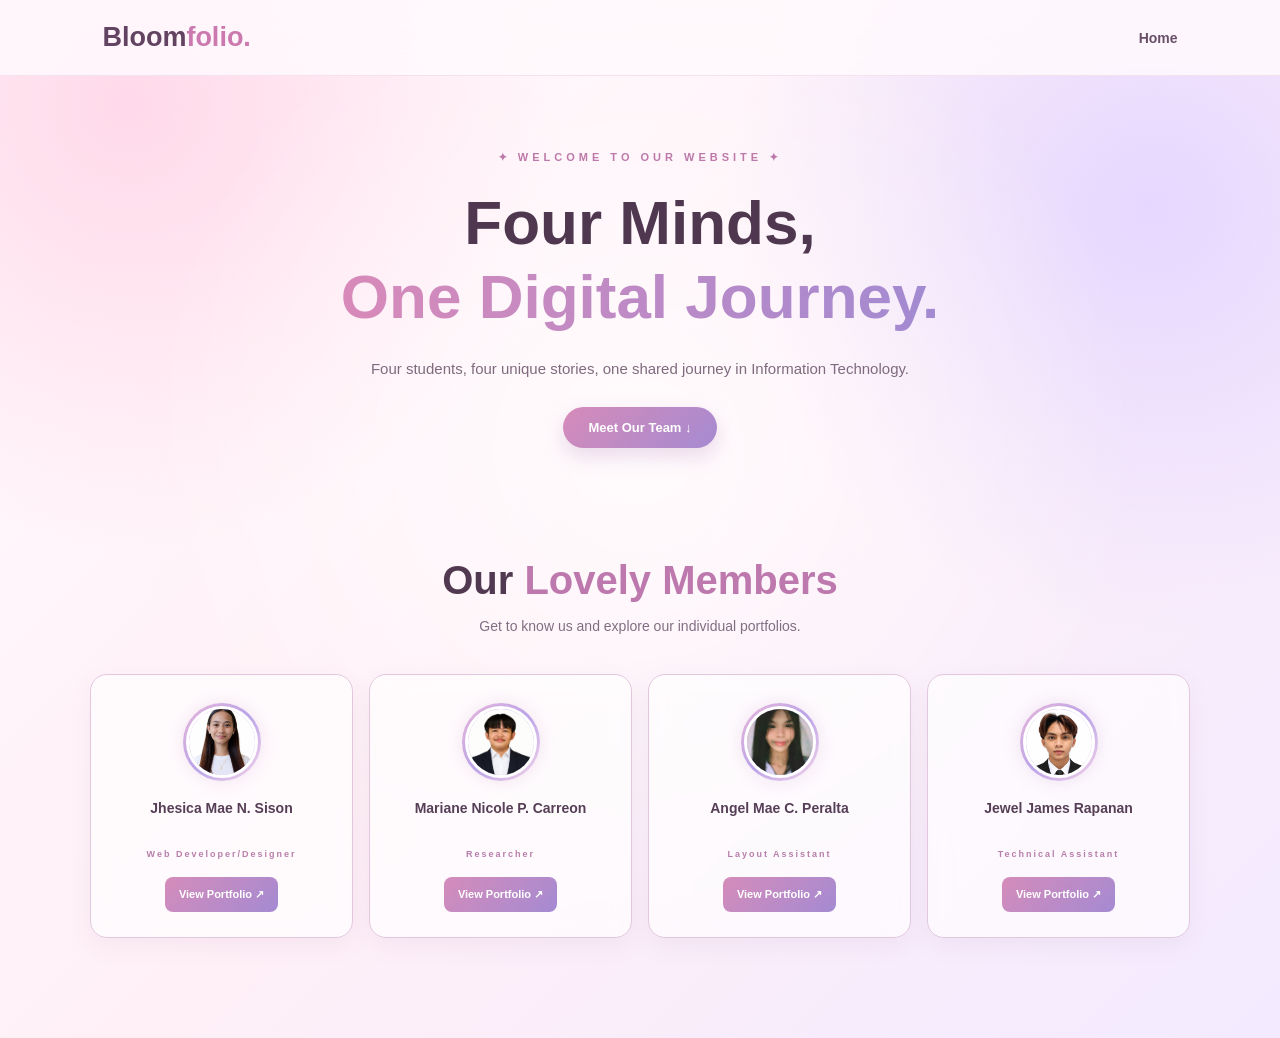
==== commit 3b5637eb: "Update index.html" ====
--- a/index.html
+++ b/index.html
@@ -70,7 +70,7 @@
                 </div>
 
                 <h3>Jhesica Mae N. Sison</h3>
-                <p class="role">BSIT STUDENT</p>
+                <p class="role">Web Developer/Designer</p>
 
                 <a href="jhesica.html" class="view-btn">
                     View Portfolio ↗
@@ -85,7 +85,7 @@
                 </div>
 
                 <h3>Mariane Nicole P. Carreon</h3>
-                <p class="role">BSIT STUDENT</p>
+                <p class="role">Researcher</p>
 
                 <a href="mariane.html" class="view-btn">
                     View Portfolio ↗
@@ -100,7 +100,7 @@
                 </div>
 
                 <h3>Angel Mae C. Peralta</h3>
-                <p class="role">BSIT STUDENT</p>
+                <p class="role">Layout Assistant</p>
 
                 <a href="angel.html" class="view-btn">
                     View Portfolio ↗
@@ -115,7 +115,7 @@
                 </div>
 
                 <h3>Jewel James Rapanan</h3>
-                <p class="role">BSIT STUDENT</p>
+                <p class="role">Technical Assistant</p>
 
                 <a href="jewel.html" class="view-btn">
                     View Portfolio ↗
--- a/style.css
+++ b/style.css
@@ -1,5 +1,6 @@
-/* =========================
-   RESET AND GENERAL STYLE
+
+/* =========================
+   RESET
 ========================= */
 
 * {
@@ -18,8 +19,6 @@
     color: #553c53;
     min-height: 100vh;
     overflow-x: hidden;
-    position: relative;
-    isolation: isolate;
 
     background:
         radial-gradient(
@@ -40,1153 +39,6 @@
         );
 }
 
-a {
-    -webkit-tap-highlight-color: transparent;
-}
-
-/* =========================
-   BACKGROUND GLOW
-========================= */
-
-.background-glow {
-    position: fixed;
-    inset: 0;
-    z-index: -2;
-    pointer-events: none;
-
-    background:
-        radial-gradient(
-            circle at 50% 50%,
-            rgba(255, 255, 255, 0.65),
-            transparent 65%
-        );
-
-    animation: glowPulse 7s ease-in-out infinite alternate;
-}
-
-/* =========================
-   ANIMATED BACKGROUND
-========================= */
-
-.animated-background {
-    position: fixed;
-    inset: 0;
-    width: 100%;
-    height: 100vh;
-    overflow: hidden;
-    pointer-events: none;
-    z-index: -1;
-}
-
-.floating-shape {
-    position: absolute;
-    bottom: -80px;
-    display: block;
-    opacity: 0;
-
-    animation: floatAround 14s linear infinite;
-}
-
-/* Floating hearts */
-
-.heart {
-    color: #d88cbd;
-    font-size: 30px;
-    text-shadow: 0 0 15px #edc5e6;
-}
-
-/* Floating sparkles */
-
-.sparkle {
-    color: #a68bd5;
-    font-size: 27px;
-    text-shadow: 0 0 15px #d9c5ff;
-
-    animation-name: sparkleFloat;
-}
-
-/* Glowing bubbles */
-
-.bubble {
-    width: 35px;
-    height: 35px;
-
-    border: 2px solid rgba(205, 151, 209, 0.45);
-    border-radius: 50%;
-
-    background: rgba(255, 255, 255, 0.12);
-
-    box-shadow:
-        0 0 20px rgba(205, 151, 209, 0.2);
-}
-
-/* Floating object positions */
-
-.floating-shape:nth-child(1) {
-    left: 5%;
-    animation-delay: 0s;
-}
-
-.floating-shape:nth-child(2) {
-    left: 15%;
-    animation-delay: 3s;
-    animation-duration: 11s;
-}
-
-.floating-shape:nth-child(3) {
-    left: 27%;
-    animation-delay: 6s;
-    animation-duration: 16s;
-}
-
-.floating-shape:nth-child(4) {
-    left: 38%;
-    animation-delay: 1s;
-}
-
-.floating-shape:nth-child(5) {
-    left: 48%;
-    animation-delay: 5s;
-    animation-duration: 17s;
-}
-
-.floating-shape:nth-child(6) {
-    left: 58%;
-    animation-delay: 8s;
-}
-
-.floating-shape:nth-child(7) {
-    left: 68%;
-    animation-delay: 2s;
-    animation-duration: 12s;
-}
-
-.floating-shape:nth-child(😎 {
-    left: 76%;
-    animation-delay: 7s;
-}
-
-.floating-shape:nth-child(9) {
-    left: 85%;
-    animation-delay: 4s;
-    animation-duration: 15s;
-}
-
-.floating-shape:nth-child(10) {
-    left: 93%;
-    animation-delay: 9s;
-}
-
-.floating-shape:nth-child(11) {
-    left: 43%;
-    animation-delay: 10s;
-}
-
-.floating-shape:nth-child(12) {
-    left: 62%;
-    animation-delay: 12s;
-}
-
-/* =========================
-   HEADER
-========================= */
-
-header {
-    width: 100%;
-    padding: 22px 8%;
-
-    display: flex;
-    align-items: center;
-    justify-content: space-between;
-
-    position: sticky;
-    top: 0;
-    z-index: 100;
-
-    background: rgba(255, 250, 253, 0.85);
-    backdrop-filter: blur(15px);
-    -webkit-backdrop-filter: blur(15px);
-
-    border-bottom: 1px solid rgba(198, 145, 190, 0.2);
-
-    animation: slideDown 0.9s ease both;
-}
-
-.logo,
-.footer-logo {
-    font-size: 27px;
-    font-weight: bold;
-    text-decoration: none;
-    color: #624361;
-
-    transition: 0.3s;
-}
-
-.logo span,
-.footer-logo span {
-    color: #cb79ae;
-}
-
-.logo:hover,
-.footer-logo:hover {
-    text-shadow: 0 0 15px rgba(203, 121, 174, 0.35);
-}
-
-.header-label {
-    color: #a67b9f;
-    font-size: 10px;
-    font-weight: bold;
-    letter-spacing: 3px;
-
-    animation: fadeIn 1.3s ease both;
-}
-
-/* =========================
-   HERO SECTION
-========================= */
-
-.hero {
-    min-height: 430px;
-    padding: 80px 20px 50px;
-
-    text-align: center;
-    position: relative;
-}
-
-/* Subtitle animation */
-
-.subtitle {
-    color: #bd79a9;
-    font-size: 11px;
-    font-weight: bold;
-    letter-spacing: 4px;
-    margin-bottom: 22px;
-
-    animation: fadeUp 0.9s ease 0.2s both;
-}
-
-/* Main heading animation */
-
-.hero h1 {
-    color: #4e374f;
-    font-size: clamp(38px, 5vw, 62px);
-    line-height: 1.2;
-    margin-bottom: 20px;
-
-    animation: fadeUp 1s ease 0.4s both;
-}
-
-/* Moving gradient text */
-
-.hero h1 span {
-    background: linear-gradient(
-        90deg,
-        #d88ab9,
-        #a28ad2,
-        #f1a9cf,
-        #d88ab9
-    );
-
-    background-size: 300% 100%;
-
-    -webkit-background-clip: text;
-    background-clip: text;
-    -webkit-text-fill-color: transparent;
-
-    animation: shine 6s linear infinite;
-}
-
-/* Description */
-
-.description {
-    max-width: 550px;
-    margin: 0 auto 28px;
-
-    color: #7f6a7e;
-    font-size: 15px;
-    line-height: 1.8;
-
-    animation: fadeUp 1s ease 0.6s both;
-}
-
-/* Main button */
-
-.main-btn {
-    display: inline-block;
-    padding: 14px 27px;
-
-    border: 1px solid rgba(255, 255, 255, 0.65);
-    border-radius: 30px;
-
-    text-decoration: none;
-    font-size: 13px;
-    font-weight: bold;
-    letter-spacing: 0.5px;
-
-    color: white;
-
-    background: linear-gradient(
-        135deg,
-        #d68bb9,
-        #a58ad1,
-        #d68bb9
-    );
-
-    background-size: 200% 200%;
-
-    box-shadow:
-        0 8px 20px rgba(176, 123, 178, 0.25);
-
-    transition:
-        transform 0.35s ease,
-        box-shadow 0.35s ease;
-
-    animation:
-        fadeUp 1s ease 0.8s both,
-        buttonGradient 5s ease infinite;
-}
-
-.main-btn:hover {
-    transform: translateY(-5px) scale(1.04);
-
-    box-shadow:
-        0 14px 30px rgba(176, 123, 178, 0.4);
-}
-
-.arrow {
-    display: inline-block;
-    margin-left: 5px;
-
-    animation: arrowBounce 1.5s ease-in-out infinite;
-}
-
-/* Decorative symbols */
-
-.hero-decoration {
-    display: flex;
-    justify-content: center;
-    align-items: center;
-    gap: 20px;
-
-    margin-top: 32px;
-
-    color: #c993c0;
-    font-size: 18px;
-
-    animation: fadeIn 1.5s ease 1s both;
-}
-
-.hero-decoration span:nth-child(1) {
-    animation: twinkle 2s ease-in-out infinite;
-}
-
-.hero-decoration span:nth-child(2) {
-    font-size: 25px;
-    animation: heartBeat 2.2s ease-in-out infinite;
-}
-
-.hero-decoration span:nth-child(3) {
-    animation: twinkle 2s ease-in-out 0.8s infinite;
-}
-
-/* =========================
-   MEMBERS SECTION
-========================= */
-
-.members-section {
-    padding: 55px 6% 75px;
-}
-
-.section-heading {
-    text-align: center;
-    margin-bottom: 38px;
-
-    animation: fadeUp 0.9s ease both;
-}
-
-.eyebrow {
-    color: #bd78a8;
-    font-size: 10px;
-    font-weight: bold;
-    letter-spacing: 3px;
-    margin-bottom: 14px;
-}
-
-.section-heading h2 {
-    font-size: clamp(30px, 4vw, 40px);
-    color: #503951;
-    margin-bottom: 12px;
-}
-
-.section-heading h2 span {
-    color: #bd78ad;
-}
-
-.section-heading > p:last-child {
-    font-size: 14px;
-    color: #826e83;
-    line-height: 1.7;
-}
-
-/* =========================
-   MEMBER CARD GRID
-========================= */
-
-.members {
-    max-width: 1100px;
-    margin: auto;
-
-    display: grid;
-    grid-template-columns: repeat(4, minmax(0, 1fr));
-    gap: 18px;
-}
-
-/* Individual member card */
-
-.member-card {
-    position: relative;
-    text-align: center;
-
-    min-width: 0;
-    padding: 30px 14px 27px;
-
-    border: 1px solid #e2c7df;
-    border-radius: 20px;
-
-    background: rgba(255, 255, 255, 0.68);
-
-    backdrop-filter: blur(10px);
-    -webkit-backdrop-filter: blur(10px);
-
-    box-shadow:
-        0 8px 25px rgba(125, 78, 128, 0.07);
-
-    overflow: hidden;
-
-    opacity: 0;
-    animation: cardAppear 0.8s ease forwards;
-
-    transition:
-        transform 0.4s ease,
-        border-color 0.4s ease,
-        box-shadow 0.4s ease;
-}
-
-/* Staggered entrance */
-
-.member-card:nth-child(1) {
-    animation-delay: 0.15s;
-}
-
-.member-card:nth-child(2) {
-    animation-delay: 0.3s;
-}
-
-.member-card:nth-child(3) {
-    animation-delay: 0.45s;
-}
-
-.member-card:nth-child(4) {
-    animation-delay: 0.6s;
-}
-
-/* Soft light effect inside cards */
-
-.member-card::before {
-    content: "";
-    position: absolute;
-
-    top: -100%;
-    left: -60%;
-
-    width: 45%;
-    height: 300%;
-
-    background: rgba(255, 255, 255, 0.35);
-
-    transform: rotate(25deg);
-    transition: left 0.7s ease;
-
-    pointer-events: none;
-}
-
-.member-card:hover::before {
-    left: 130%;
-}
-
-.member-card:hover {
-    transform: translateY(-10px);
-
-    border-color: #c78fbd;
-
-    box-shadow:
-        0 18px 38px rgba(145, 91, 145, 0.18);
-}
-
-/* Member number */
-
-.member-number {
-    position: absolute;
-    top: 14px;
-    right: 16px;
-
-    color: #b18bb2;
-    font-size: 11px;
-    font-weight: bold;
-
-    opacity: 0.8;
-}
-
-/* =========================
-   MEMBER AVATAR
-========================= */
-
-.avatar {
-    width: 88px;
-    height: 88px;
-
-    padding: 3px;
-    margin: 0 auto 18px;
-
-    border-radius: 50%;
-
-    background: linear-gradient(
-        135deg,
-        #e8b7d9,
-        #bba4e8,
-        #f5d4e9,
-        #d88cbd
-    );
-
-    background-size: 250% 250%;
-
-    box-shadow:
-        0 0 18px rgba(188, 130, 184, 0.2);
-
-    animation: avatarGlow 5s ease infinite;
-
-    transition:
-        transform 0.4s ease,
-        box-shadow 0.4s ease;
-}
-
-.avatar img {
-    width: 100%;
-    height: 100%;
-
-    display: block;
-    object-fit: cover;
-
-    border: 3px solid white;
-    border-radius: 50%;
-
-    transition: transform 0.5s ease;
-}
-
-.member-card:hover .avatar {
-    transform: scale(1.1) rotate(3deg);
-
-    box-shadow:
-        0 0 25px rgba(188, 130, 184, 0.45);
-}
-
-.member-card:hover .avatar img {
-    transform: scale(1.04);
-}
-
-/* Member name */
-
-.member-card h3 {
-    min-height: 43px;
-    margin-bottom: 10px;
-
-    color: #563f56;
-    font-size: 14px;
-    line-height: 1.5;
-
-    overflow-wrap: anywhere;
-}
-
-/* Member role */
-
-.role {
-    min-height: 28px;
-    margin-bottom: 15px;
-
-    color: #b77eaa;
-    font-size: 9px;
-    font-weight: bold;
-    letter-spacing: 1.5px;
-    line-height: 1.6;
-}
-
-/* =========================
-   VIEW PORTFOLIO BUTTON
-========================= */
-
-.view-btn {
-    position: relative;
-    z-index: 2;
-
-    display: inline-block;
-    padding: 11px 14px;
-
-    border: 1px solid rgba(255, 255, 255, 0.4);
-    border-radius: 10px;
-
-    color: white;
-
-    background: linear-gradient(
-        135deg,
-        #d58cba,
-        #a48ad2
-    );
-
-    text-decoration: none;
-    font-size: 11px;
-    font-weight: bold;
-
-    box-shadow:
-        0 5px 14px rgba(170, 113, 172, 0.15);
-
-    transition:
-        transform 0.3s ease,
-        box-shadow 0.3s ease,
-        background 0.3s ease;
-}
-
-.view-btn span {
-    display: inline-block;
-    transition: transform 0.3s ease;
-}
-
-.view-btn:hover {
-    transform: translateY(-4px);
-
-    box-shadow:
-        0 10px 20px rgba(170, 113, 172, 0.3);
-}
-
-.view-btn:hover span {
-    transform: translate(3px, -3px);
-}
-
-/* Keyboard accessibility */
-
-.view-btn:focus-visible,
-.main-btn:focus-visible,
-.logo:focus-visible {
-    outline: 3px solid #a58ad1;
-    outline-offset: 4px;
-}
-
-/* =========================
-   TEAM MESSAGE
-========================= */
-
-.team-message {
-    display: flex;
-    justify-content: center;
-    align-items: center;
-    gap: 13px;
-
-    margin: 48px auto 0;
-
-    color: #896b89;
-    font-size: 14px;
-    font-style: italic;
-    letter-spacing: 1px;
-
-    animation: fadeIn 1.2s ease both;
-}
-
-.message-icon {
-    color: #d88cbd;
-    font-size: 23px;
-
-    animation: heartBeat 2s ease-in-out infinite;
-}
-
-.message-line {
-    width: 35px;
-    height: 1px;
-
-    background: linear-gradient(
-        90deg,
-        #d88cbd,
-        transparent
-    );
-}
-
-/* =========================
-   FOOTER
-========================= */
-
-footer {
-    padding: 32px 20px;
-    text-align: center;
-
-    background: rgba(255, 255, 255, 0.55);
-
-    border-top: 1px solid #ead8e8;
-}
-
-.footer-logo {
-    display: inline-block;
-    font-size: 23px;
-}
-
-footer p {
-    margin-top: 10px;
-
-    color: #826e83;
-    font-size: 13px;
-    line-height: 1.7;
-}
-
-footer .copyright {
-    margin-top: 18px;
-
-    color: #a18ca1;
-    font-size: 11px;
-}
-
-/* =========================
-   ANIMATIONS
-========================= */
-
-/* Header enters from the top */
-
-@keyframes slideDown {
-    from {
-        opacity: 0;
-        transform: translateY(-25px);
-    }
-
-    to {
-        opacity: 1;
-        transform: translateY(0);
-    }
-}
-
-/* Text fades in and moves upward */
-
-@keyframes fadeUp {
-    from {
-        opacity: 0;
-        transform: translateY(25px);
-    }
-
-    to {
-        opacity: 1;
-        transform: translateY(0);
-    }
-}
-
-/* Basic fade-in */
-
-@keyframes fadeIn {
-    from {
-        opacity: 0;
-    }
-
-    to {
-        opacity: 1;
-    }
-}
-
-/* Member cards appear */
-
-@keyframes cardAppear {
-    from {
-        opacity: 0;
-        transform: translateY(35px) scale(0.97);
-    }
-
-    to {
-        opacity: 1;
-        transform: translateY(0) scale(1);
-    }
-}
-
-/* Moving title gradient */
-
-@keyframes shine {
-    from {
-        background-position: 0% 50%;
-    }
-
-    to {
-        background-position: 300% 50%;
-    }
-}
-
-/* Moving button gradient */
-
-@keyframes buttonGradient {
-    0%, 100% {
-        background-position: 0% 50%;
-    }
-
-    50% {
-        background-position: 100% 50%;
-    }
-}
-
-/* Gentle glow */
-
-@keyframes glowPulse {
-    from {
-        opacity: 0.45;
-        transform: scale(1);
-    }
-
-    to {
-        opacity: 1;
-        transform: scale(1.08);
-    }
-}
-
-/* Avatar gradient movement */
-
-@keyframes avatarGlow {
-    0%, 100% {
-        background-position: 0% 50%;
-    }
-
-    50% {
-        background-position: 100% 50%;
-    }
-}
-
-/* Floating hearts and bubbles */
-
-@keyframes floatAround {
-    0% {
-        transform: translateY(0) translateX(0) rotate(0deg);
-        opacity: 0;
-    }
-
-    10% {
-        opacity: 0.65;
-    }
-
-    50% {
-        transform: translateY(-50vh) translateX(35px) rotate(180deg);
-        opacity: 0.8;
-    }
-
-    90% {
-        opacity: 0.5;
-    }
-
-    100% {
-        transform: translateY(-115vh) translateX(-25px) rotate(360deg);
-        opacity: 0;
-    }
-}
-
-/* Sparkles float and glow */
-
-@keyframes sparkleFloat {
-    0% {
-        transform: translateY(0) rotate(0deg) scale(0.7);
-        opacity: 0;
-    }
-
-    25% {
-        opacity: 0.8;
-    }
-
-    50% {
-        transform: translateY(-50vh) rotate(180deg) scale(1.3);
-        opacity: 1;
-    }
-
-    100% {
-        transform: translateY(-115vh) rotate(360deg) scale(0.6);
-        opacity: 0;
-    }
-}
-
-/* Bouncing arrow */
-
-@keyframes arrowBounce {
-    0%, 100% {
-        transform: translateY(0);
-    }
-
-    50% {
-        transform: translateY(4px);
-    }
-}
-
-/* Twinkling stars */
-
-@keyframes twinkle {
-    0%, 100% {
-        opacity: 0.5;
-        transform: scale(0.8);
-    }
-
-    50% {
-        opacity: 1;
-        transform: scale(1.25);
-    }
-}
-
-/* Heartbeat effect */
-
-@keyframes heartBeat {
-    0%, 100% {
-        transform: scale(1);
-    }
-
-    15% {
-        transform: scale(1.2);
-    }
-
-    30% {
-        transform: scale(1);
-    }
-
-    45% {
-        transform: scale(1.15);
-    }
-}
-
-/* =========================
-   TABLET RESPONSIVE
-========================= */
-
-@media (max-width: 950px) {
-    header {
-        padding: 20px 6%;
-    }
-
-    .members-section {
-        padding-right: 5%;
-        padding-left: 5%;
-    }
-
-    .members {
-        grid-template-columns: repeat(2, minmax(0, 1fr));
-        max-width: 650px;
-        gap: 22px;
-    }
-
-    .member-card {
-        padding: 30px 20px;
-    }
-
-    .member-card h3 {
-        font-size: 15px;
-    }
-
-    .role {
-        font-size: 10px;
-    }
-}
-
-/* =========================
-   MOBILE RESPONSIVE
-========================= */
-
-@media (max-width: 550px) {
-    header {
-        padding: 18px 5%;
-        flex-direction: column;
-        gap: 8px;
-    }
-
-    .logo {
-        font-size: 25px;
-    }
-
-    .header-label {
-        font-size: 9px;
-        letter-spacing: 2px;
-    }
-
-    .hero {
-        min-height: auto;
-        padding: 65px 20px 45px;
-    }
-
-    .subtitle {
-        font-size: 9px;
-        letter-spacing: 2.5px;
-        line-height: 1.8;
-    }
-
-    .hero h1 {
-        font-size: clamp(32px, 8vw, 42px);
-    }
-
-    .description {
-        font-size: 14px;
-        max-width: 360px;
-    }
-
-    .main-btn {
-        padding: 13px 23px;
-    }
-
-    .members-section {
-        padding: 45px 5% 60px;
-    }
-
-    .section-heading {
-        margin-bottom: 30px;
-    }
-
-    .eyebrow {
-        font-size: 9px;
-        letter-spacing: 2px;
-        line-height: 1.8;
-    }
-
-    .section-heading h2 {
-        font-size: 31px;
-    }
-
-    .section-heading > p:last-child {
-        font-size: 13px;
-    }
-
-    .members {
-        grid-template-columns: 1fr;
-        max-width: 340px;
-        gap: 20px;
-    }
-
-    .member-card {
-        padding: 30px 22px;
-    }
-
-    .avatar {
-        width: 95px;
-        height: 95px;
-    }
-
-    .member-card h3 {
-        min-height: auto;
-        font-size: 16px;
-    }
-
-    .role {
-        min-height: auto;
-        font-size: 10px;
-    }
-
-    .view-btn {
-        padding: 12px 17px;
-        font-size: 12px;
-    }
-
-    .team-message {
-        gap: 8px;
-        font-size: 12px;
-        text-align: center;
-    }
-
-    .message-line {
-        width: 20px;
-    }
-
-    footer {
-        padding: 28px 18px;
-    }
-
-    footer p {
-        font-size: 12px;
-    }
-}
-
-/* =========================
-   SMALL MOBILE
-========================= */
-
-@media (max-width: 350px) {
-    .hero h1 {
-        font-size: 30px;
-    }
-
-    .main-btn {
-        font-size: 12px;
-        padding: 12px 18px;
-    }
-
-    .member-card {
-        padding: 27px 15px;
-    }
-
-    .team-message {
-        font-size: 11px;
-    }
-}
-
-/* =========================
-   REDUCED MOTION ACCESSIBILITY
-========================= */
-
-@media (prefers-reduced-motion: reduce) {
-    html {
-        scroll-behavior: auto;
-    }
-
-    *,
-    *::before,
-    *::after {
-        animation-duration: 0.01ms !important;
-        animation-iteration-count: 1 !important;
-        transition-duration: 0.01ms !important;
-    }
-
-    .floating-shape {
-        display: none;
-    }
-}
-/* =========================
-   RESET
-========================= */
-
-* {
-    margin: 0;
-    padding: 0;
-    box-sizing: border-box;
-}
-
-html {
-    scroll-behavior: smooth;
-    scroll-padding-top: 90px;
-}
-
-body {
-    font-family: "Trebuchet MS", Arial, sans-serif;
-    color: #553c53;
-    min-height: 100vh;
-    overflow-x: hidden;
-
-    background:
-        radial-gradient(
-            circle at 10% 10%,
-            #ffd9e9,
-            transparent 30%
-        ),
-        radial-gradient(
-            circle at 90% 20%,
-            #e5d7ff,
-            transparent 30%
-        ),
-        linear-gradient(
-            135deg,
-            #fffafd,
-            #fff0f7,
-            #f3eaff
-        );
-}
-
 /* =========================
    BACKGROUND GLOW
 ========================= */
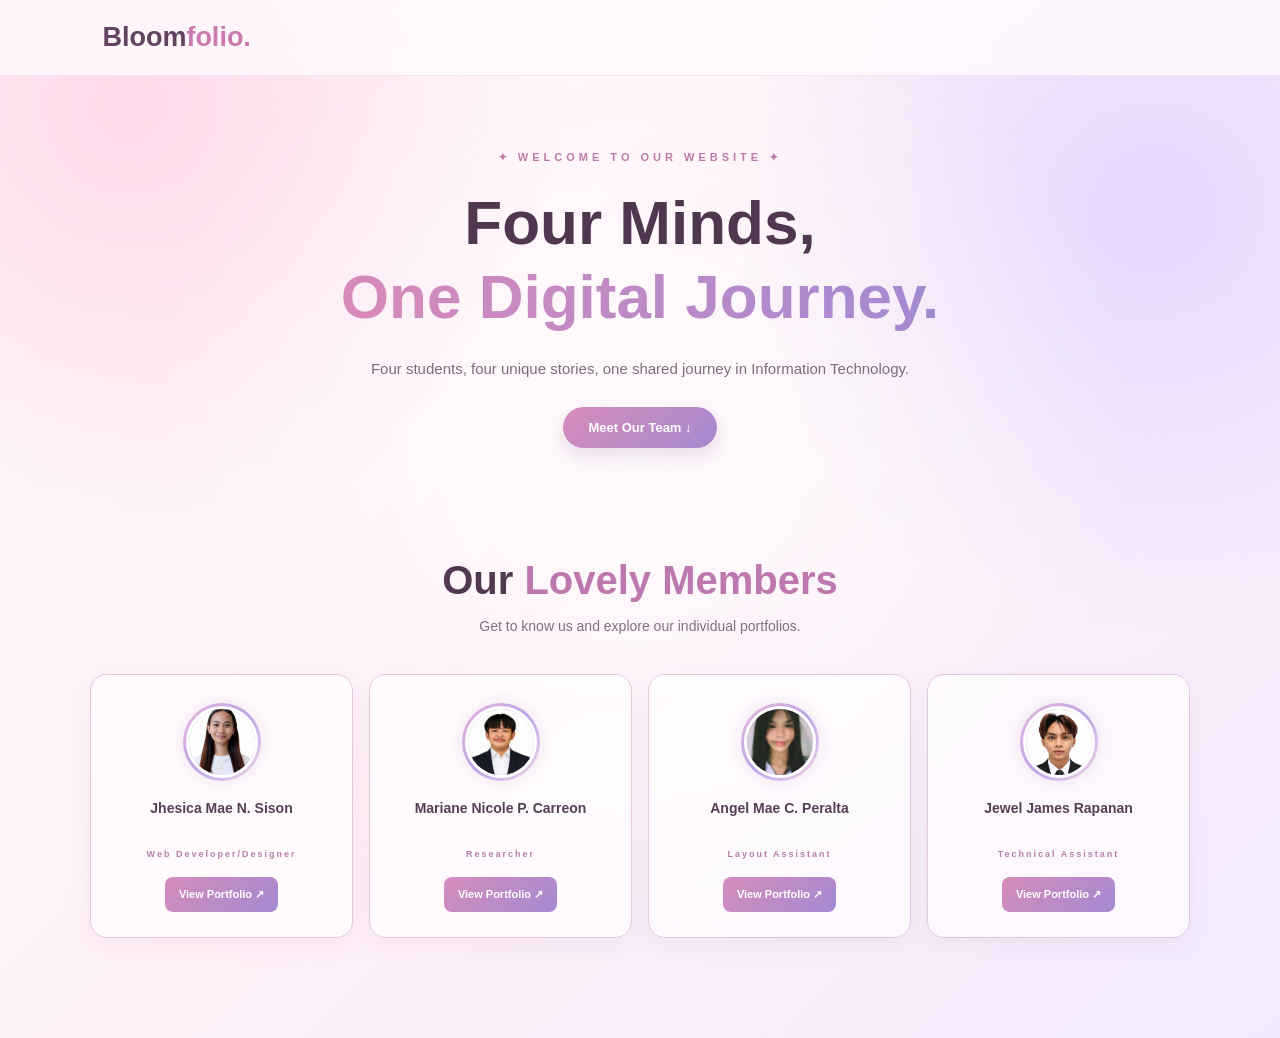
==== commit 851693b3: "Update index.html" ====
--- a/index.html
+++ b/index.html
@@ -29,11 +29,7 @@
     <!-- HEADER -->
     <header>
         <a href="#home" class="logo">Bloom<span>folio.</span></a>
-
-        <nav>
-            <a href="#home">Home</a>
-            
-        </nav>
+        
     </header>
 
     <!-- HERO -->
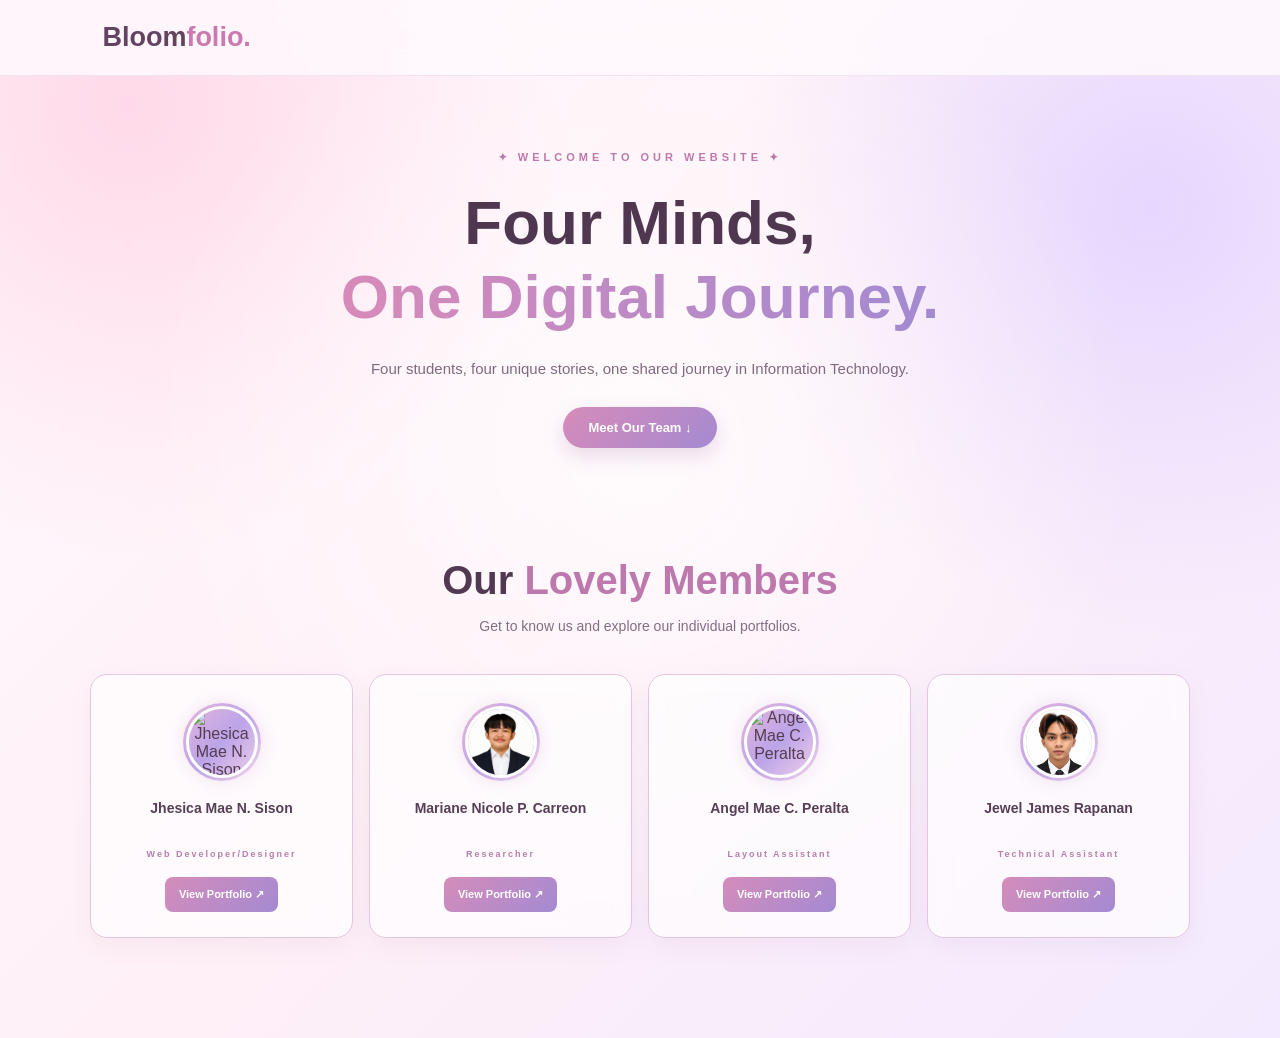
==== commit 7b85309a: "Update index.html" ====
--- a/index.html
+++ b/index.html
@@ -62,7 +62,7 @@
             <div class="member-card">
 
                 <div class="avatar">
-                    <img src="jhe.jfif" alt="Jhesica Mae N. Sison">
+                    <img src="jhes.jfif" alt="Jhesica Mae N. Sison">
                 </div>
 
                 <h3>Jhesica Mae N. Sison</h3>
@@ -92,7 +92,7 @@
                
 
                 <div class="avatar">
-                    <img src="gel.jfif" alt="Angel Mae C. Peralta">
+                    <img src="ngel.jfif" alt="Angel Mae C. Peralta">
                 </div>
 
                 <h3>Angel Mae C. Peralta</h3>
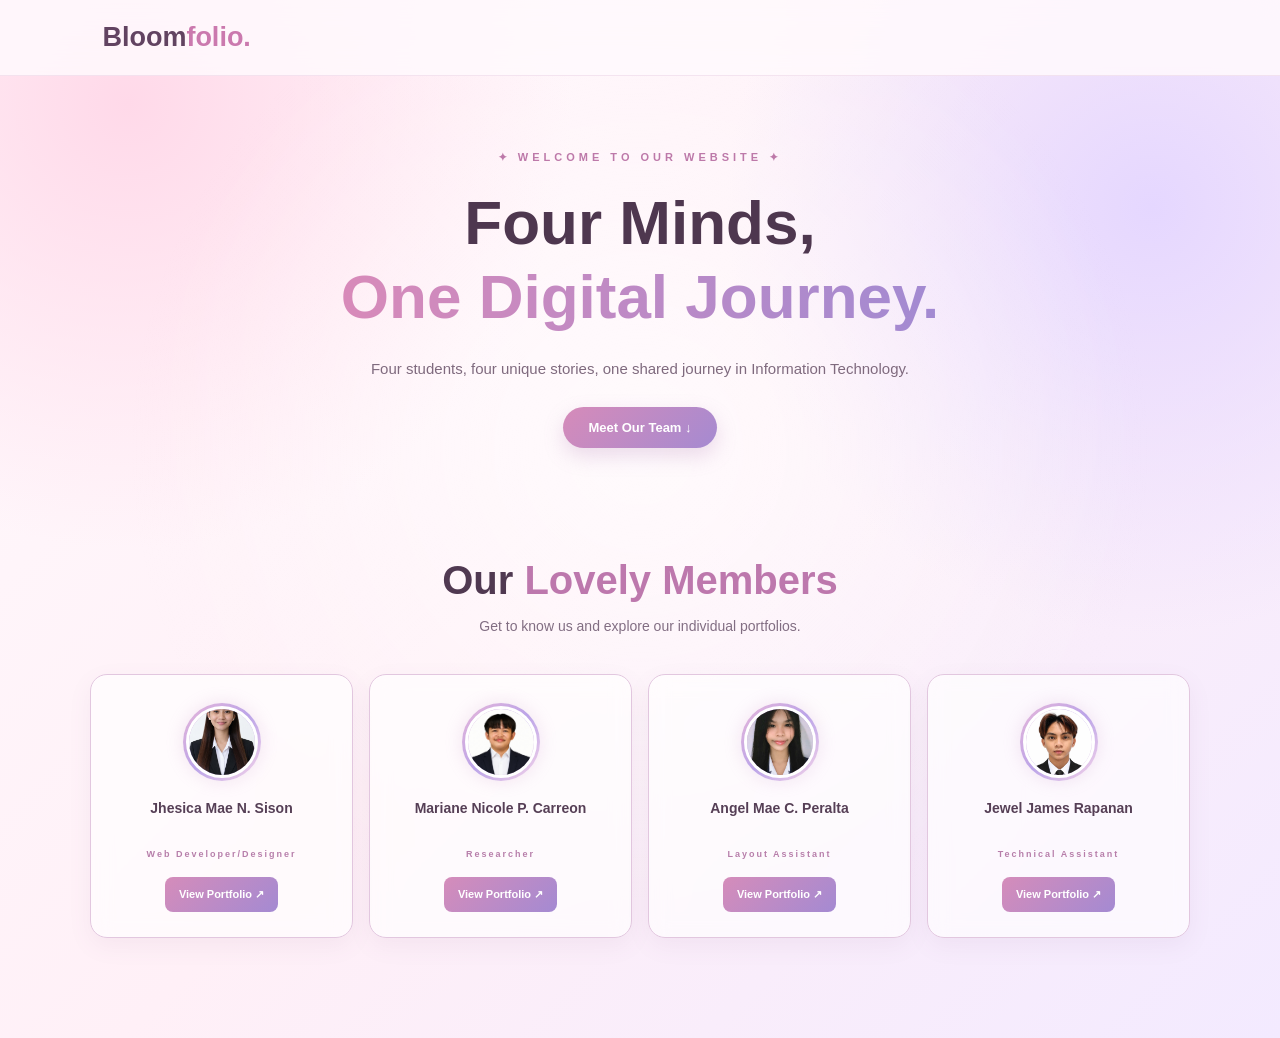
==== commit 9c0e46eb: "Update index.html" ====
--- a/index.html
+++ b/index.html
@@ -62,7 +62,7 @@
             <div class="member-card">
 
                 <div class="avatar">
-                    <img src="jhes.jfif" alt="Jhesica Mae N. Sison">
+                    <img src="jhes (2).jfif" alt="Jhesica Mae N. Sison">
                 </div>
 
                 <h3>Jhesica Mae N. Sison</h3>
@@ -92,7 +92,7 @@
                
 
                 <div class="avatar">
-                    <img src="ngel.jfif" alt="Angel Mae C. Peralta">
+                    <img src="ngel (2).jfif" alt="Angel Mae C. Peralta">
                 </div>
 
                 <h3>Angel Mae C. Peralta</h3>
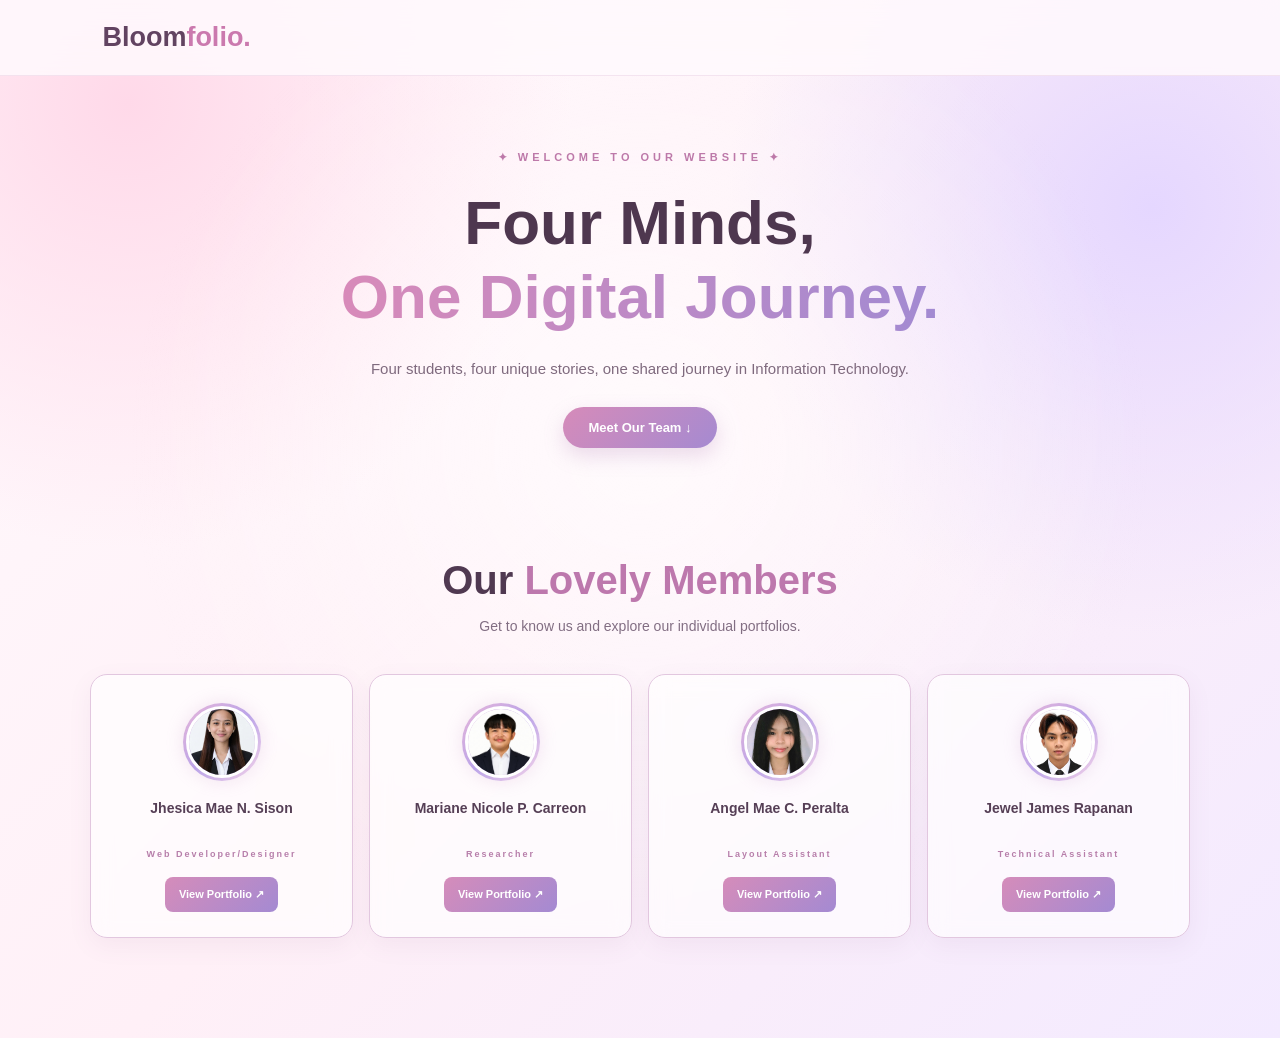
==== commit a0024a53: "Update index.html" ====
--- a/index.html
+++ b/index.html
@@ -62,7 +62,7 @@
             <div class="member-card">
 
                 <div class="avatar">
-                    <img src="jhes (2).jfif" alt="Jhesica Mae N. Sison">
+                    <img src="jhe.jfif" alt="Jhesica Mae N. Sison">
                 </div>
 
                 <h3>Jhesica Mae N. Sison</h3>
@@ -92,7 +92,7 @@
                
 
                 <div class="avatar">
-                    <img src="ngel (2).jfif" alt="Angel Mae C. Peralta">
+                    <img src="gel.jfif" alt="Angel Mae C. Peralta">
                 </div>
 
                 <h3>Angel Mae C. Peralta</h3>
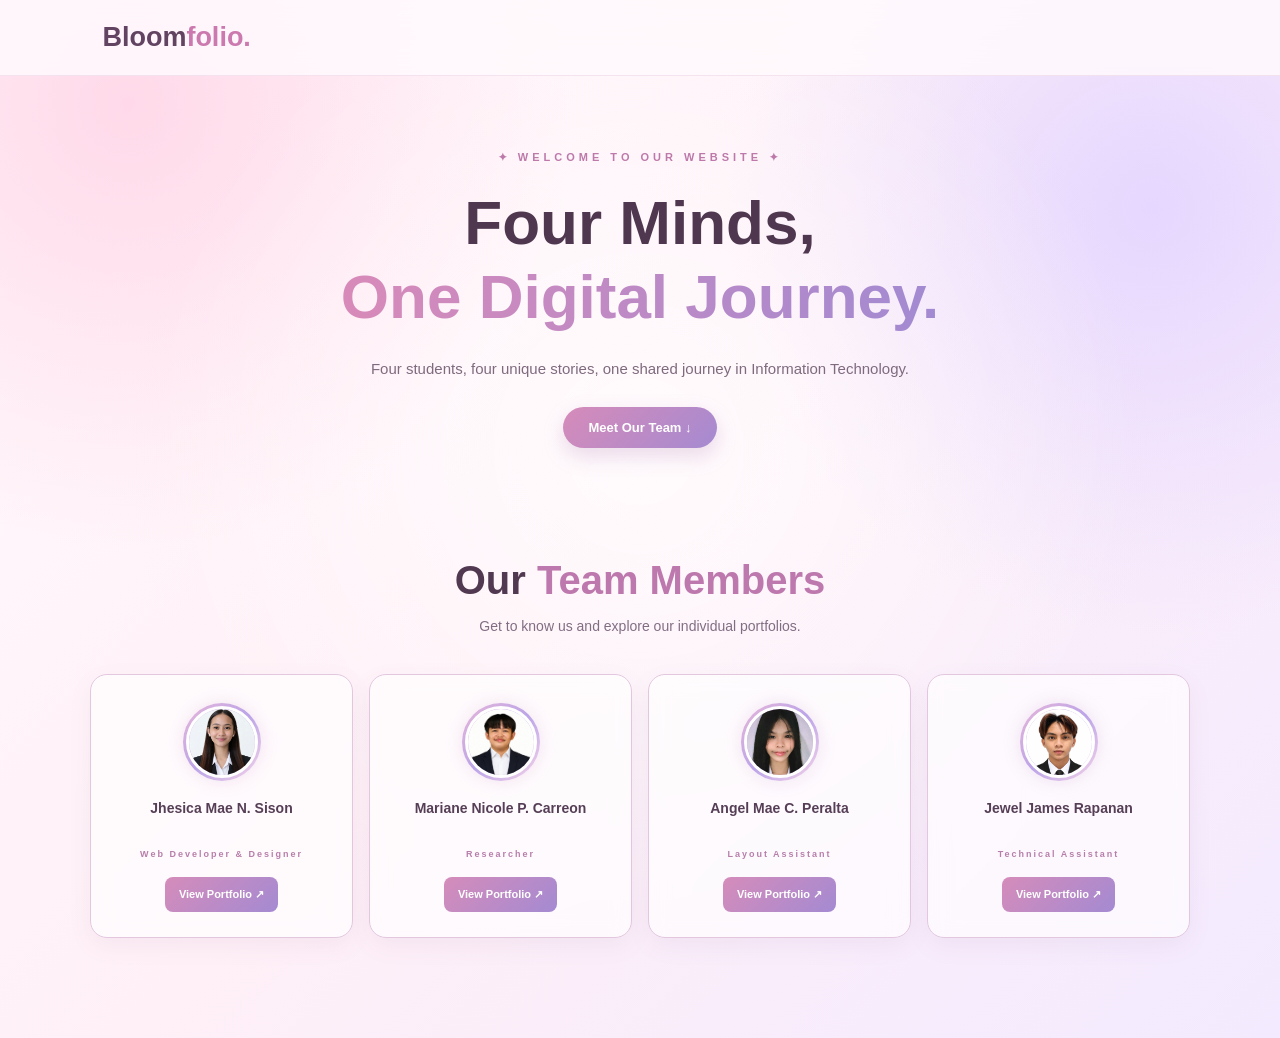
==== commit fc276775: "Update index.html" ====
--- a/index.html
+++ b/index.html
@@ -53,7 +53,7 @@
     <section class="members-section" id="members">
 
         <div class="section-heading">
-            <h2>Our <span>Lovely Members</span></h2>
+            <h2>Our <span>Team Members</span></h2>
             <p>Get to know us and explore our individual portfolios.</p>
         </div>
 
@@ -66,7 +66,7 @@
                 </div>
 
                 <h3>Jhesica Mae N. Sison</h3>
-                <p class="role">Web Developer/Designer</p>
+                <p class="role">Web Developer & Designer</p>
 
                 <a href="jhesica.html" class="view-btn">
                     View Portfolio ↗
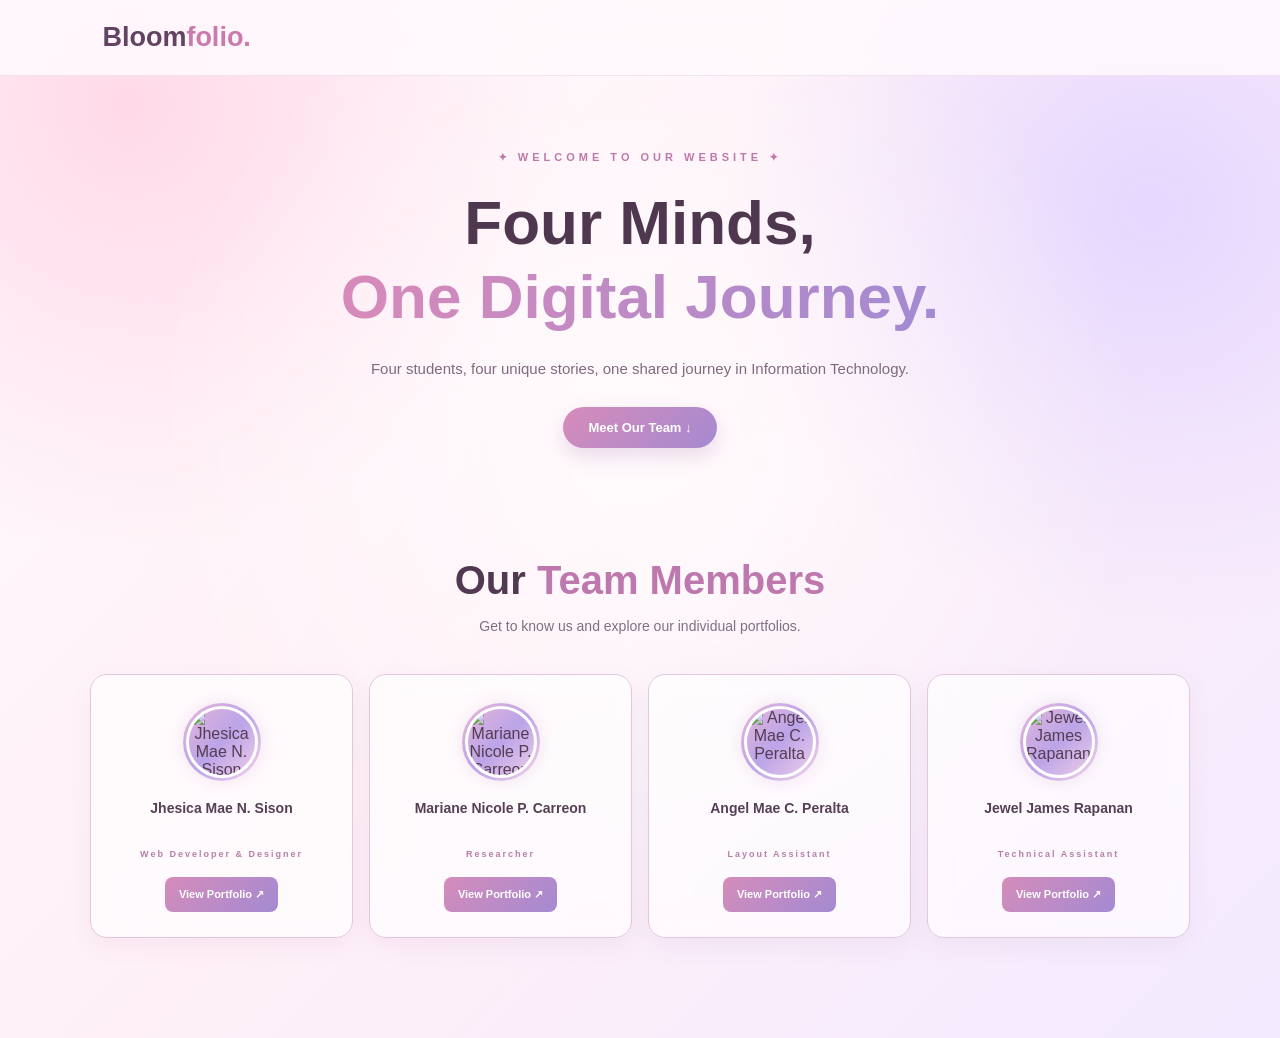
==== commit c1379e3e: "Update index.html" ====
--- a/index.html
+++ b/index.html
@@ -62,7 +62,7 @@
             <div class="member-card">
 
                 <div class="avatar">
-                    <img src="jhe.jfif" alt="Jhesica Mae N. Sison">
+                    <img src="SISONJHESICA.jpg" alt="Jhesica Mae N. Sison">
                 </div>
 
                 <h3>Jhesica Mae N. Sison</h3>
@@ -77,7 +77,7 @@
                 
 
                 <div class="avatar">
-                    <img src="paul.jfif" alt="Mariane Nicole P. Carreon">
+                    <img src="CARREONMARIANE.jpg" alt="Mariane Nicole P. Carreon">
                 </div>
 
                 <h3>Mariane Nicole P. Carreon</h3>
@@ -92,7 +92,7 @@
                
 
                 <div class="avatar">
-                    <img src="gel.jfif" alt="Angel Mae C. Peralta">
+                    <img src="PERALTAANGEL.jpg" alt="Angel Mae C. Peralta">
                 </div>
 
                 <h3>Angel Mae C. Peralta</h3>
@@ -107,7 +107,7 @@
                 
 
                 <div class="avatar">
-                    <img src="wel.jfif" alt="Jewel James Rapanan">
+                    <img src="RAPANANJEWEL.jpg" alt="Jewel James Rapanan">
                 </div>
 
                 <h3>Jewel James Rapanan</h3>
--- a/style.css
+++ b/style.css
@@ -792,4 +792,3 @@
         display: none;
     }
 }
-
